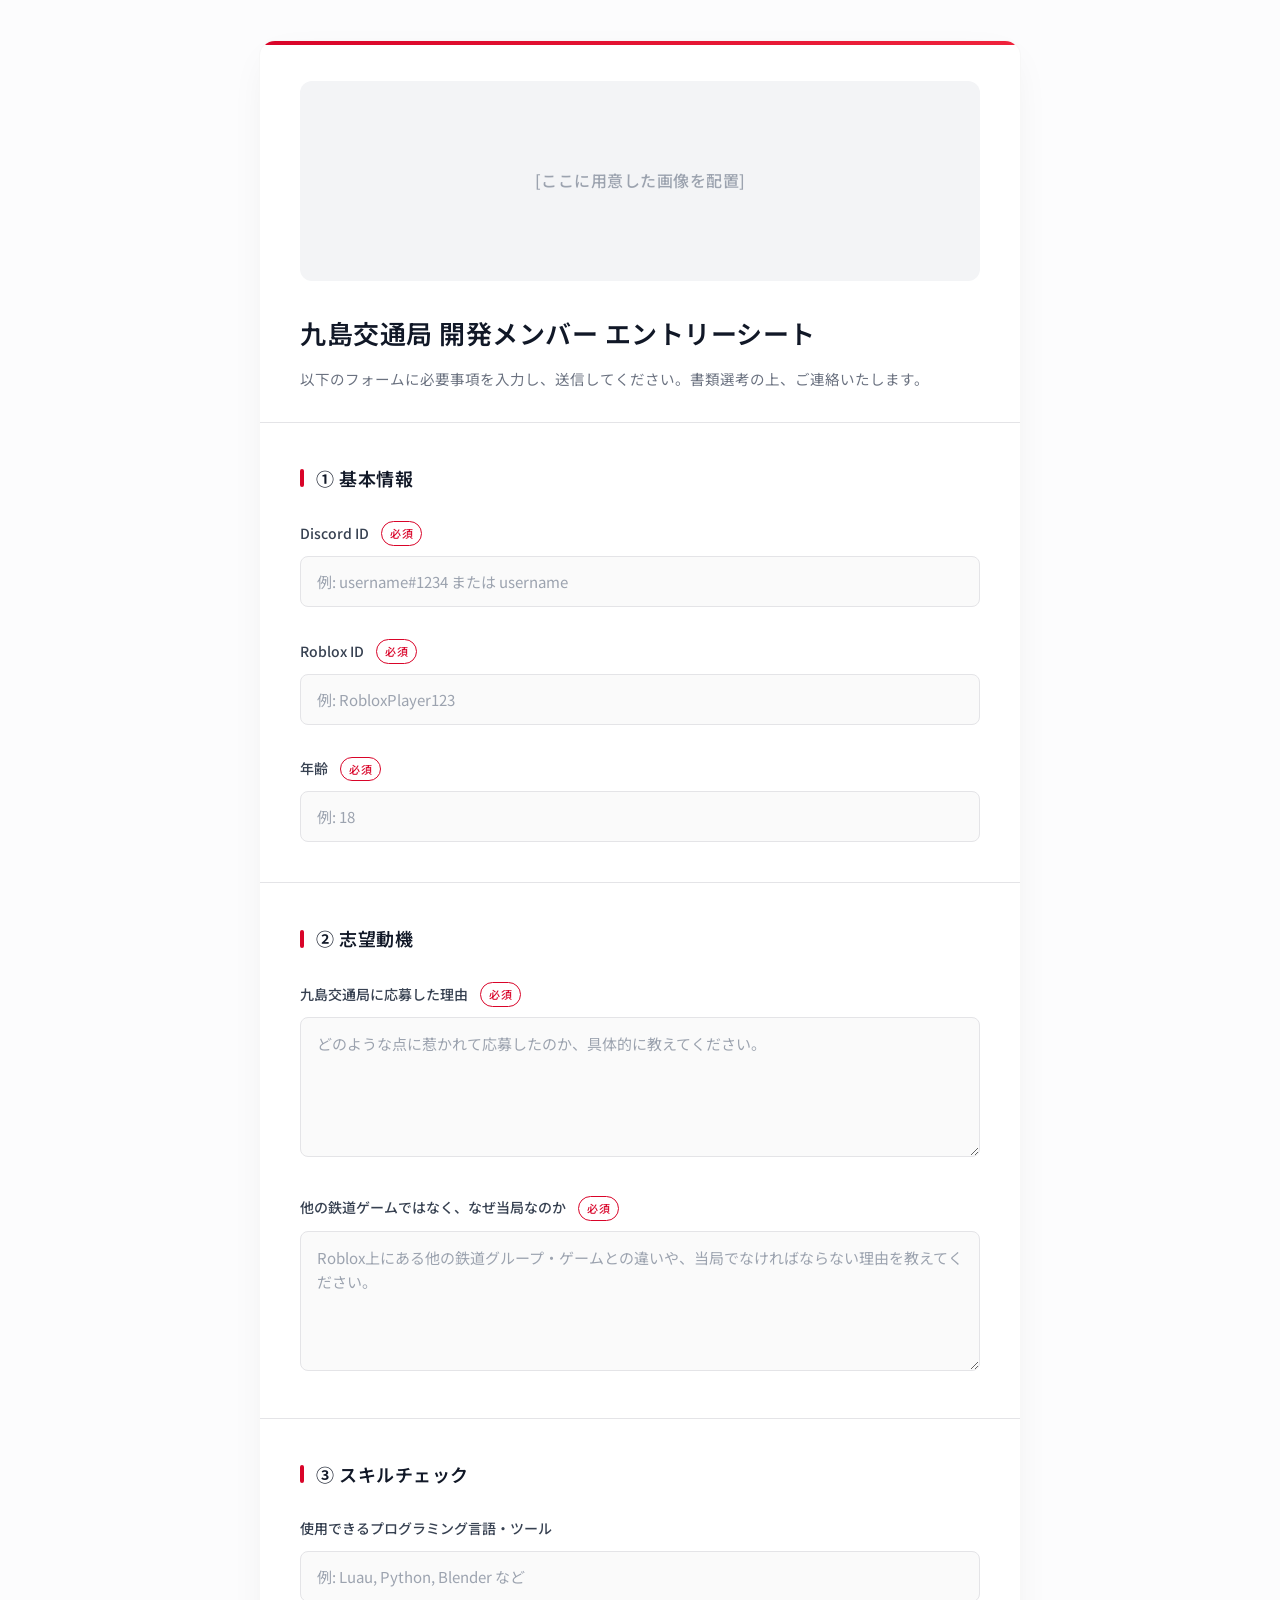
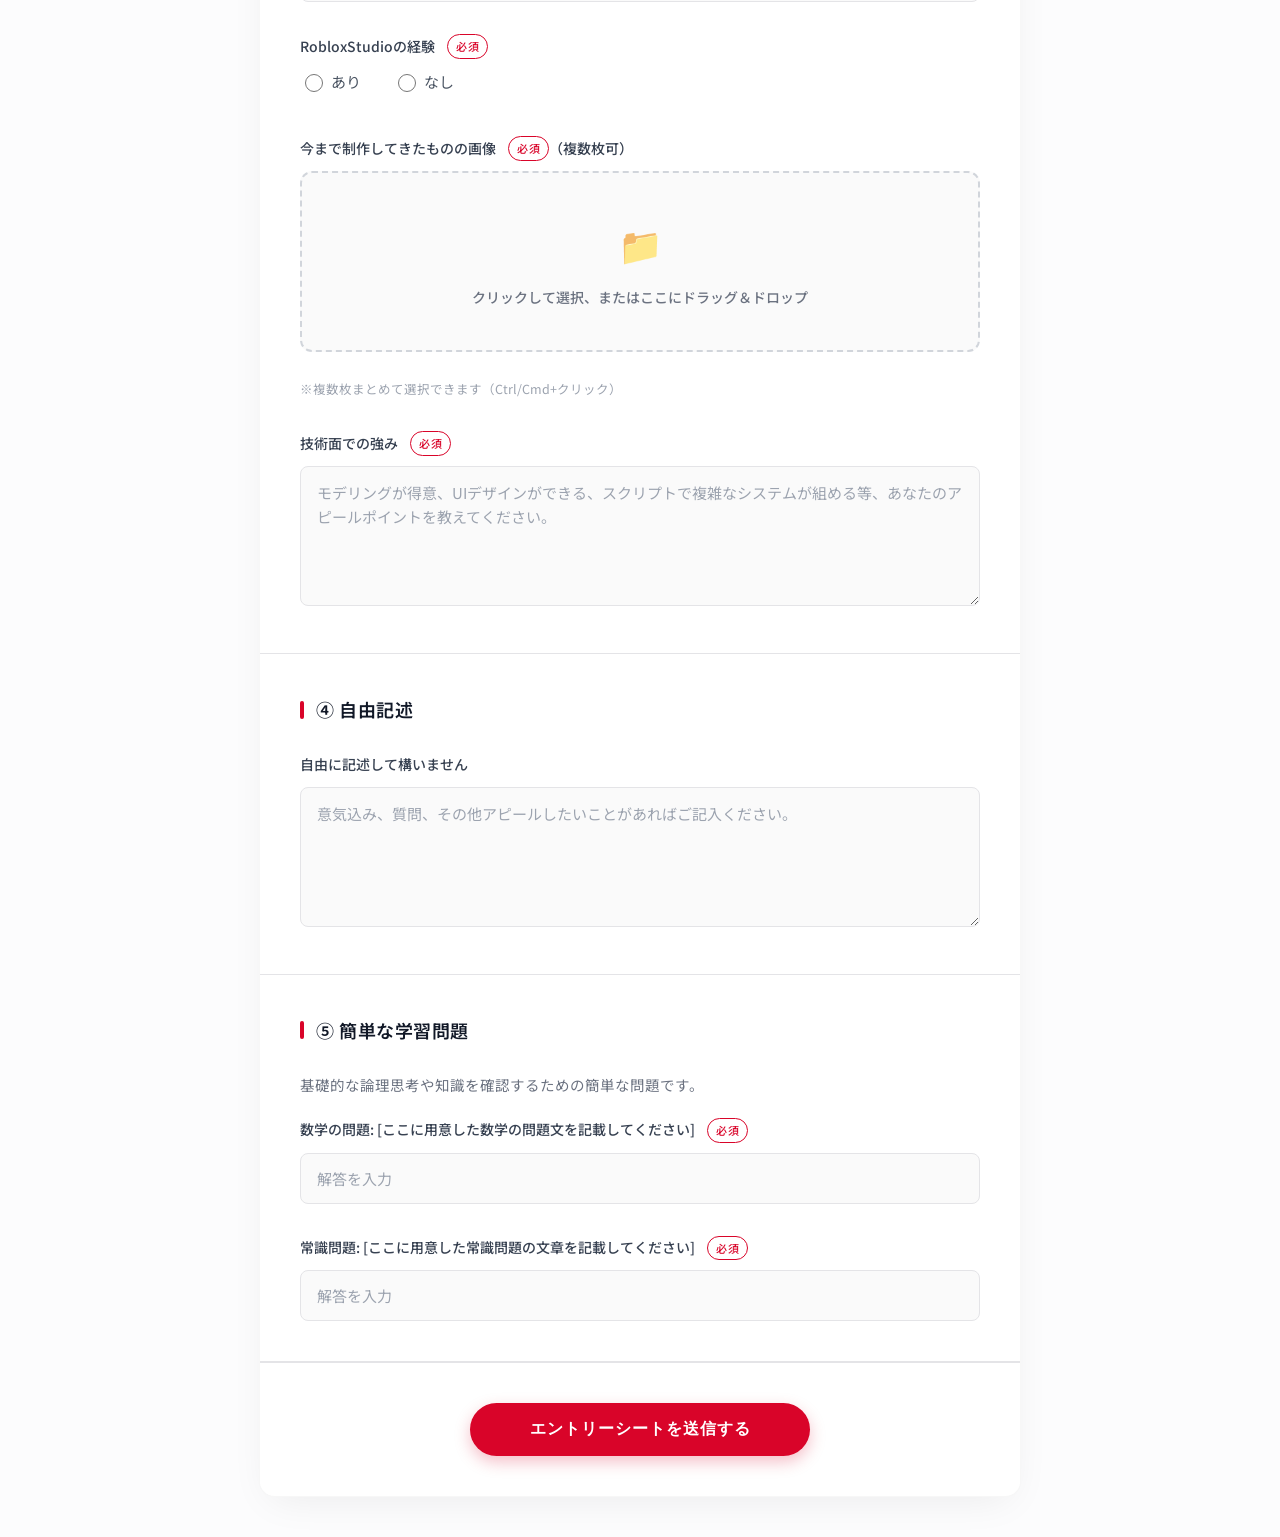
==== form-kushima0009.html @ 840c73dc "Rename index.html to form-kushima0009.html" ====
<!DOCTYPE html>
<html lang="ja">
<head>
<meta charset="UTF-8">
<meta name="viewport" content="width=device-width, initial-scale=1.0">
<title>九島交通局 エントリーシート</title>
<style>
 @import url('https://fonts.googleapis.com/css2?family=Noto+Sans+JP:wght@400;500;600&display=swap');

  :root {
    --primary-color: #d90429;     /* 洗練されたモダンレッド */
    --primary-hover: #ef233c;     /* ホバー時の明るいレッド */
    --bg-color: #fcfcfd;          /* わずかにグレーがかった白（背景用） */
    --card-bg: #ffffff;           /* 完全な白（フォーム用） */
    --text-main: #2b2b35;         /* 真っ黒ではない目に優しいダークグレー */
    --text-sub: #6b7280;          /* 控えめなサブテキストカラー */
    --border-color: #e4e4e7;      /* 上品な薄いボーダー */
    --focus-ring: rgba(217, 4, 41, 0.12); /* フォーカス時の柔らかい影 */
    --error-color: #e11d48;
    --success-color: #10b981;
  }

  body {
    font-family: 'Noto Sans JP', 'Helvetica Neue', Arial, 'Hiragino Kaku Gothic ProN', 'Hiragino Sans', Meiryo, sans-serif;
    background-color: var(--bg-color);
    color: var(--text-main);
    margin: 0;
    padding: 40px 20px;
    line-height: 1.7;
    -webkit-font-smoothing: antialiased;
  }

  /* フォーム全体の外観 */
  .form-container {
    max-width: 760px;
    margin: 0 auto;
    background: var(--card-bg);
    border-radius: 16px;
    box-shadow: 0 12px 40px -12px rgba(0, 0, 0, 0.08);
    border: 1px solid rgba(0, 0, 0, 0.03);
    overflow: hidden;
  }

  /* ヘッダー部分 */
  .form-header {
    padding: 40px 40px 30px;
    border-bottom: 1px solid var(--border-color);
    position: relative;
  }
  
  .form-header::before {
    content: '';
    position: absolute;
    top: 0;
    left: 0;
    right: 0;
    height: 4px;
    background: linear-gradient(90deg, var(--primary-color), var(--primary-hover));
  }

  .header-image-placeholder {
    width: 100%;
    height: 200px;
    background-color: #f3f4f6;
    border-radius: 12px;
    display: flex;
    align-items: center;
    justify-content: center;
    color: #9ca3af;
    font-weight: 500;
    margin-bottom: 30px;
    letter-spacing: 0.5px;
  }

  .form-title {
    margin: 0 0 12px 0;
    font-size: 26px;
    font-weight: 600;
    color: #111827;
    letter-spacing: 0.5px;
  }

  .form-description {
    color: var(--text-sub);
    font-size: 14.5px;
    margin: 0;
  }

  /* セクション */
  .form-section {
    padding: 40px;
    border-bottom: 1px solid var(--border-color);
  }

  .form-section:last-of-type {
    border-bottom: none;
  }

  .section-title {
    font-size: 18px;
    font-weight: 600;
    margin-top: 0;
    margin-bottom: 28px;
    color: #111827;
    display: flex;
    align-items: center;
    letter-spacing: 0.5px;
  }

  .section-title::before {
    content: '';
    display: inline-block;
    width: 4px;
    height: 18px;
    background-color: var(--primary-color);
    margin-right: 12px;
    border-radius: 4px;
  }

  .form-group {
    margin-bottom: 32px;
  }

  .form-group:last-child {
    margin-bottom: 0;
  }

  /* ラベルと必須マーク */
  label {
    display: flex;
    align-items: center;
    flex-wrap: wrap;
    font-weight: 500;
    margin-bottom: 10px;
    font-size: 14px;
    color: #374151;
  }

  .required {
    color: var(--primary-color);
    font-size: 11px;
    background: transparent;
    border: 1px solid var(--primary-color);
    padding: 2px 8px;
    border-radius: 20px; /* スタイリッシュな丸み */
    margin-left: 12px;
    font-weight: 500;
    letter-spacing: 0.5px;
  }

  /* 入力フィールド */
  input[type="text"],
  input[type="number"],
  textarea,
  select {
    width: 100%;
    padding: 14px 16px;
    background-color: #fafafa;
    border: 1px solid var(--border-color);
    border-radius: 8px;
    box-sizing: border-box;
    font-size: 15px;
    color: var(--text-main);
    font-family: inherit;
    transition: all 0.25s ease;
  }

  input[type="text"]::placeholder,
  input[type="number"]::placeholder,
  textarea::placeholder {
    color: #9ca3af;
  }

  input[type="text"]:focus,
  input[type="number"]:focus,
  textarea:focus,
  select:focus {
    outline: none;
    background-color: #ffffff;
    border-color: var(--primary-color);
    box-shadow: 0 0 0 4px var(--focus-ring);
  }

  /* バリデーションエラー */
  input.error, textarea.error {
    background-color: #fffbfa;
    border-color: var(--error-color);
    box-shadow: 0 0 0 4px rgba(225, 29, 72, 0.1);
  }

  .error-msg {
    color: var(--error-color);
    font-size: 12.5px;
    margin-top: 8px;
    display: none;
    font-weight: 500;
  }

  .error-msg.show {
    display: block;
    animation: fadeIn 0.3s ease;
  }

  @keyframes fadeIn {
    from { opacity: 0; transform: translateY(-4px); }
    to { opacity: 1; transform: translateY(0); }
  }

  textarea {
    resize: vertical;
    min-height: 140px;
    line-height: 1.6;
  }

  /* ラジオボタン */
  .radio-group {
    display: flex;
    gap: 32px;
    margin-top: 6px;
  }

  .radio-label {
    display: flex;
    align-items: center;
    font-weight: 400;
    cursor: pointer;
    font-size: 15px;
    color: #4b5563;
  }

  .radio-label input[type="radio"] {
    margin-right: 8px;
    width: 18px;
    height: 18px;
    accent-color: var(--primary-color); /* 最新ブラウザ向けのカスタムカラー */
    cursor: pointer;
  }

  /* ファイルアップロードエリア */
  .file-upload-area {
    border: 2px dashed #d1d5db;
    border-radius: 12px;
    background-color: #fafafa;
    padding: 40px 20px;
    text-align: center;
    cursor: pointer;
    transition: all 0.3s ease;
    position: relative;
  }

  .file-upload-area:hover,
  .file-upload-area.dragover {
    border-color: var(--primary-color);
    background-color: rgba(217, 4, 41, 0.02);
  }

  .file-upload-area input[type="file"] {
    position: absolute;
    inset: 0;
    opacity: 0;
    cursor: pointer;
    width: 100%;
    height: 100%;
  }

  .file-upload-icon {
    font-size: 36px;
    margin-bottom: 12px;
    opacity: 0.8;
  }

  .file-upload-text {
    color: var(--text-sub);
    font-size: 14px;
    font-weight: 500;
  }

  /* アップロードされたファイルのプレビュー */
  .file-preview-list {
    margin-top: 16px;
    display: flex;
    flex-wrap: wrap;
    gap: 10px;
  }

  .file-preview-item {
    display: inline-flex;
    align-items: center;
    gap: 10px;
    background: #ffffff;
    border: 1px solid var(--border-color);
    box-shadow: 0 2px 4px rgba(0,0,0,0.02);
    border-radius: 8px;
    padding: 8px 14px;
    font-size: 13.5px;
    color: #374151;
    font-weight: 500;
  }

  .file-preview-item .remove-file {
    cursor: pointer;
    color: #9ca3af;
    font-size: 18px;
    line-height: 1;
    transition: color 0.2s;
    padding-left: 4px;
  }

  .file-preview-item .remove-file:hover {
    color: var(--error-color);
  }

  .help-text {
    font-size: 12.5px;
    color: #9ca3af;
    margin-top: 10px;
    display: block;
  }

  /* 送信ボタンエリア */
  .submit-section {
    padding: 40px;
    background-color: #ffffff;
    text-align: center;
    border-top: 1px solid var(--border-color);
  }

  .submit-btn {
    background-color: var(--primary-color);
    color: white;
    border: none;
    padding: 16px 48px;
    font-size: 16px;
    font-weight: 600;
    letter-spacing: 1px;
    border-radius: 30px; /* モダンなピル形状 */
    cursor: pointer;
    transition: all 0.3s cubic-bezier(0.4, 0, 0.2, 1);
    width: 100%;
    max-width: 340px;
    display: inline-flex;
    align-items: center;
    justify-content: center;
    gap: 10px;
    box-shadow: 0 6px 16px rgba(217, 4, 41, 0.25);
  }

  .submit-btn:hover:not(:disabled) {
    background-color: var(--primary-hover);
    transform: translateY(-2px);
    box-shadow: 0 8px 24px rgba(217, 4, 41, 0.35);
  }

  .submit-btn:active:not(:disabled) {
    transform: translateY(0);
    box-shadow: 0 4px 12px rgba(217, 4, 41, 0.2);
  }

  .submit-btn:disabled {
    background-color: #d1d5db;
    box-shadow: none;
    cursor: not-allowed;
    color: #9ca3af;
  }

  /* スピナー */
  .spinner {
    width: 20px;
    height: 20px;
    border: 3px solid rgba(255,255,255,0.3);
    border-top-color: white;
    border-radius: 50%;
    animation: spin 0.8s cubic-bezier(0.4, 0, 0.2, 1) infinite;
    display: none;
  }

  .submit-btn.loading .spinner { display: block; }
  .submit-btn.loading .btn-text { display: none; }

  @keyframes spin {
    to { transform: rotate(360deg); }
  }

  /* 完了・エラーメッセージ */
  #msg {
    margin-top: 24px;
    font-size: 14.5px;
    font-weight: 500;
    padding: 16px 24px;
    border-radius: 8px;
    display: none;
    max-width: 400px;
    margin-left: auto;
    margin-right: auto;
  }

  #msg.success {
    display: block;
    background: #f0fdf4;
    color: var(--success-color);
    border: 1px solid #bbf7d0;
  }

  #msg.error {
    display: block;
    background: #fff1f2;
    color: var(--error-color);
    border: 1px solid #fecdd3;
  }

  /* 送信完了オーバーレイ */
  #successOverlay {
    display: none;
    position: fixed;
    inset: 0;
    background: rgba(255, 255, 255, 0.85);
    backdrop-filter: blur(8px);
    z-index: 100;
    align-items: center;
    justify-content: center;
  }

  #successOverlay.show {
    display: flex;
    animation: overlayFadeIn 0.4s ease forwards;
  }

  @keyframes overlayFadeIn {
    from { opacity: 0; }
    to { opacity: 1; }
  }

  .success-card {
    background: white;
    border-radius: 20px;
    padding: 50px 40px;
    text-align: center;
    max-width: 420px;
    width: 90%;
    box-shadow: 0 25px 50px -12px rgba(0,0,0,0.15);
    border: 1px solid #f3f4f6;
    transform: translateY(20px);
    opacity: 0;
    animation: cardSlideUp 0.5s cubic-bezier(0.16, 1, 0.3, 1) 0.1s forwards;
  }

  @keyframes cardSlideUp {
    from { transform: translateY(20px); opacity: 0; }
    to { transform: translateY(0); opacity: 1; }
  }

  .success-icon {
    font-size: 64px;
    margin-bottom: 24px;
    line-height: 1;
  }

  .success-card h2 {
    color: #111827;
    margin: 0 0 12px;
    font-size: 24px;
    font-weight: 600;
  }

  .success-card p {
    color: var(--text-sub);
    font-size: 15px;
    margin: 0 0 32px;
    line-height: 1.6;
  }

  .success-card button {
    background: #f3f4f6;
    color: #374151;
    border: none;
    padding: 12px 32px;
    border-radius: 8px;
    font-size: 15px;
    font-weight: 600;
    cursor: pointer;
    transition: all 0.2s ease;
  }

  .success-card button:hover {
    background: #e5e7eb;
    color: #111827;
  }
</style>
</head>
<body>

<!-- 送信完了オーバーレイ -->
<div id="successOverlay">
  <div class="success-card">
    <div class="success-icon">🎉</div>
    <h2>送信完了！</h2>
    <p>エントリーシートを受け付けました。<br>書類選考の上、Discordにてご連絡いたします。</p>
    <button onclick="closeOverlay()">閉じる</button>
  </div>
</div>

<!-- id="entryForm" を追加（JSから参照するため） -->
<form class="form-container" id="entryForm" action="#" method="POST" enctype="multipart/form-data">

  <div class="form-header">
    <div class="header-image-placeholder">
      [ここに用意した画像を配置]
    </div>
    <h1 class="form-title">九島交通局 開発メンバー エントリーシート</h1>
    <p class="form-description">以下のフォームに必要事項を入力し、送信してください。書類選考の上、ご連絡いたします。</p>
  </div>

  <!-- ① 基本情報 -->
  <div class="form-section">
    <h2 class="section-title">① 基本情報</h2>
    <div class="form-group">
      <label for="discord_id">Discord ID <span class="required">必須</span></label>
      <input type="text" id="discord_id" name="discord_id" placeholder="例: username#1234 または username">
      <span class="error-msg" id="err_discord_id">Discord IDを入力してください</span>
    </div>
    <div class="form-group">
      <label for="roblox_id">Roblox ID <span class="required">必須</span></label>
      <input type="text" id="roblox_id" name="roblox_id" placeholder="例: RobloxPlayer123">
      <span class="error-msg" id="err_roblox_id">Roblox IDを入力してください</span>
    </div>
    <div class="form-group">
      <label for="age">年齢 <span class="required">必須</span></label>
      <input type="number" id="age" name="age" min="10" max="100" placeholder="例: 18">
      <span class="error-msg" id="err_age">年齢を入力してください</span>
    </div>
  </div>

  <!-- ② 志望動機 -->
  <div class="form-section">
    <h2 class="section-title">② 志望動機</h2>
    <div class="form-group">
      <label for="reason_apply">九島交通局に応募した理由 <span class="required">必須</span></label>
      <textarea id="reason_apply" name="reason_apply" placeholder="どのような点に惹かれて応募したのか、具体的に教えてください。"></textarea>
      <span class="error-msg" id="err_reason_apply">志望動機を入力してください</span>
    </div>
    <div class="form-group">
      <label for="reason_other">他の鉄道ゲームではなく、なぜ当局なのか <span class="required">必須</span></label>
      <textarea id="reason_other" name="reason_other" placeholder="Roblox上にある他の鉄道グループ・ゲームとの違いや、当局でなければならない理由を教えてください。"></textarea>
      <span class="error-msg" id="err_reason_other">理由を入力してください</span>
    </div>
  </div>

  <!-- ③ スキルチェック -->
  <div class="form-section">
    <h2 class="section-title">③ スキルチェック</h2>
    <div class="form-group">
      <label for="languages">使用できるプログラミング言語・ツール</label>
      <input type="text" id="languages" name="languages" placeholder="例: Luau, Python, Blender など">
    </div>
    <div class="form-group">
      <label>RobloxStudioの経験 <span class="required">必須</span></label>
      <div class="radio-group">
        <label class="radio-label"><input type="radio" name="studio_exp" value="yes"> あり</label>
        <label class="radio-label"><input type="radio" name="studio_exp" value="no"> なし</label>
      </div>
      <span class="error-msg" id="err_studio_exp">選択してください</span>
    </div>
    <div class="form-group">
      <label>今まで制作してきたものの画像 <span class="required">必須</span>（複数枚可）</label>
      <div class="file-upload-area" id="dropZone">
        <input type="file" id="portfolio_images" name="portfolio_images" accept="image/*" multiple
               onchange="handleFileChange(this)">
        <div class="file-upload-icon">📁</div>
        <div class="file-upload-text">クリックして選択、またはここにドラッグ＆ドロップ</div>
      </div>
      <div class="file-preview-list" id="filePreviewList"></div>
      <span class="error-msg" id="err_portfolio">画像を1枚以上アップロードしてください</span>
      <span class="help-text">※複数枚まとめて選択できます（Ctrl/Cmd+クリック）</span>
    </div>
    <div class="form-group">
      <label for="technical_strengths">技術面での強み <span class="required">必須</span></label>
      <textarea id="technical_strengths" name="technical_strengths" placeholder="モデリングが得意、UIデザインができる、スクリプトで複雑なシステムが組める等、あなたのアピールポイントを教えてください。"></textarea>
      <span class="error-msg" id="err_technical">技術面での強みを入力してください</span>
    </div>
  </div>

  <!-- ④ 自由記述 -->
  <div class="form-section">
    <h2 class="section-title">④ 自由記述</h2>
    <div class="form-group">
      <label for="free_text">自由に記述して構いません</label>
      <textarea id="free_text" name="free_text" placeholder="意気込み、質問、その他アピールしたいことがあればご記入ください。"></textarea>
    </div>
  </div>

  <!-- ⑤ 学習問題 -->
  <div class="form-section">
    <h2 class="section-title">⑤ 簡単な学習問題</h2>
    <p class="form-description" style="margin-bottom: 20px;">基礎的な論理思考や知識を確認するための簡単な問題です。</p>
    <div class="form-group">
      <label for="math_question">数学の問題: [ここに用意した数学の問題文を記載してください] <span class="required">必須</span></label>
      <input type="text" id="math_question" name="math_question" placeholder="解答を入力">
      <span class="error-msg" id="err_math">回答を入力してください</span>
    </div>
    <div class="form-group">
      <label for="general_knowledge">常識問題: [ここに用意した常識問題の文章を記載してください] <span class="required">必須</span></label>
      <input type="text" id="general_knowledge" name="general_knowledge" placeholder="解答を入力">
      <span class="error-msg" id="err_common">回答を入力してください</span>
    </div>
  </div>

  <div class="submit-section">
    <button type="button" id="submitBtn" class="submit-btn" onclick="submitToGas()">
      <div class="spinner"></div>
      <span class="btn-text">エントリーシートを送信する</span>
    </button>
    <p id="msg"></p>
  </div>

</form>

<script>
  // ==========================================
  // ファイル管理
  // ==========================================
  let selectedFiles = []; // 選択された全ファイルを保持

  function handleFileChange(input) {
    const newFiles = Array.from(input.files);
    newFiles.forEach(f => {
      // 重複チェック（同じファイル名は追加しない）
      if (!selectedFiles.find(sf => sf.name === f.name && sf.size === f.size)) {
        selectedFiles.push(f);
      }
    });
    // input をリセット（同じファイルを再選択できるように）
    input.value = "";
    renderFilePreviews();
  }

  function removeFile(index) {
    selectedFiles.splice(index, 1);
    renderFilePreviews();
  }

  function renderFilePreviews() {
    const list = document.getElementById('filePreviewList');
    list.innerHTML = '';
    selectedFiles.forEach((f, i) => {
      const item = document.createElement('div');
      item.className = 'file-preview-item';
      item.innerHTML = `
        <span>🖼️ ${f.name}</span>
        <span class="remove-file" onclick="removeFile(${i})" title="削除">×</span>
      `;
      list.appendChild(item);
    });
  }

  // ドラッグ＆ドロップ対応
  const dropZone = document.getElementById('dropZone');
  dropZone.addEventListener('dragover', e => {
    e.preventDefault();
    dropZone.classList.add('dragover');
  });
  dropZone.addEventListener('dragleave', () => dropZone.classList.remove('dragover'));
  dropZone.addEventListener('drop', e => {
    e.preventDefault();
    dropZone.classList.remove('dragover');
    const files = Array.from(e.dataTransfer.files).filter(f => f.type.startsWith('image/'));
    files.forEach(f => {
      if (!selectedFiles.find(sf => sf.name === f.name && sf.size === f.size)) {
        selectedFiles.push(f);
      }
    });
    renderFilePreviews();
  });

  // ==========================================
  // バリデーション
  // ==========================================
  function validateForm() {
    let valid = true;

    const required = [
      ['discord_id', 'err_discord_id'],
      ['roblox_id',  'err_roblox_id'],
      ['age',        'err_age'],
      ['reason_apply', 'err_reason_apply'],
      ['reason_other', 'err_reason_other'],
      ['technical_strengths', 'err_technical'],
      ['math_question', 'err_math'],
      ['general_knowledge', 'err_common'],
    ];

    required.forEach(([id, errId]) => {
      const el = document.getElementById(id);
      const err = document.getElementById(errId);
      if (!el.value.trim()) {
        el.classList.add('error');
        err.classList.add('show');
        valid = false;
      } else {
        el.classList.remove('error');
        err.classList.remove('show');
      }
    });

    // ラジオボタン
    const studioChecked = document.querySelector('input[name="studio_exp"]:checked');
    const errStudio = document.getElementById('err_studio_exp');
    if (!studioChecked) {
      errStudio.classList.add('show');
      valid = false;
    } else {
      errStudio.classList.remove('show');
    }

    // 画像
    const errPortfolio = document.getElementById('err_portfolio');
    if (selectedFiles.length === 0) {
      errPortfolio.classList.add('show');
      valid = false;
    } else {
      errPortfolio.classList.remove('show');
    }

    return valid;
  }

  // ==========================================
  // 送信処理
  // ==========================================
  const GAS_URL = 'https://script.google.com/macros/s/AKfycbwlAi4TZ_xlNaW02QNq9o5Ba9cvP8UcbP6vCFz0TdYCu4MRbtX_KaNYQz96sRsxOqZp/exec';

  async function submitToGas() {
    if (!validateForm()) {
      window.scrollTo({ top: 0, behavior: 'smooth' });
      // 最初のエラー欄までスクロール
      const firstError = document.querySelector('.error-msg.show');
      if (firstError) firstError.scrollIntoView({ behavior: 'smooth', block: 'center' });
      return;
    }

    const btn = document.getElementById('submitBtn');
    const msg = document.getElementById('msg');

    btn.disabled = true;
    btn.classList.add('loading');
    msg.className = '';
    msg.innerText = '';

    try {
      // 全画像をbase64に変換
      const filesData = await Promise.all(selectedFiles.map(file => readFileAsBase64(file)));

      const data = {
        discord_id:           document.getElementById('discord_id').value.trim(),
        roblox_id:            document.getElementById('roblox_id').value.trim(),
        age:                  document.getElementById('age').value,
        reason_apply:         document.getElementById('reason_apply').value.trim(),
        reason_other:         document.getElementById('reason_other').value.trim(),
        languages:            document.getElementById('languages').value.trim(),
        studio_exp:           document.querySelector('input[name="studio_exp"]:checked').value,
        technical_strengths:  document.getElementById('technical_strengths').value.trim(),
        free_text:            document.getElementById('free_text').value.trim(),
        math:                 document.getElementById('math_question').value.trim(),
        common:               document.getElementById('general_knowledge').value.trim(),
        // 複数画像に対応
        images: filesData
      };

      const res = await fetch(GAS_URL, {
        method: 'POST',
        body: JSON.stringify(data)
      });

      const result = await res.json();

      if (result.status === 'success') {
        // 成功
        document.getElementById('entryForm').reset();
        selectedFiles = [];
        renderFilePreviews();
        document.getElementById('successOverlay').classList.add('show');
      } else {
        throw new Error(result.message || '不明なエラー');
      }

    } catch (err) {
      msg.className = 'error';
      msg.innerText = `⚠️ エラーが発生しました。時間をおいて再度お試しください。\n(${err.message})`;
    } finally {
      btn.disabled = false;
      btn.classList.remove('loading');
    }
  }

  // FileをBase64に変換するPromise
  function readFileAsBase64(file) {
    return new Promise((resolve, reject) => {
      const fr = new FileReader();
      fr.onload  = e => resolve({
        base64: e.target.result.split(',')[1],
        type: file.type,
        name: file.name
      });
      fr.onerror = () => reject(new Error(`${file.name} の読み込みに失敗しました`));
      fr.readAsDataURL(file);
    });
  }

  function closeOverlay() {
    document.getElementById('successOverlay').classList.remove('show');
  }
</script>
</body>
</html>
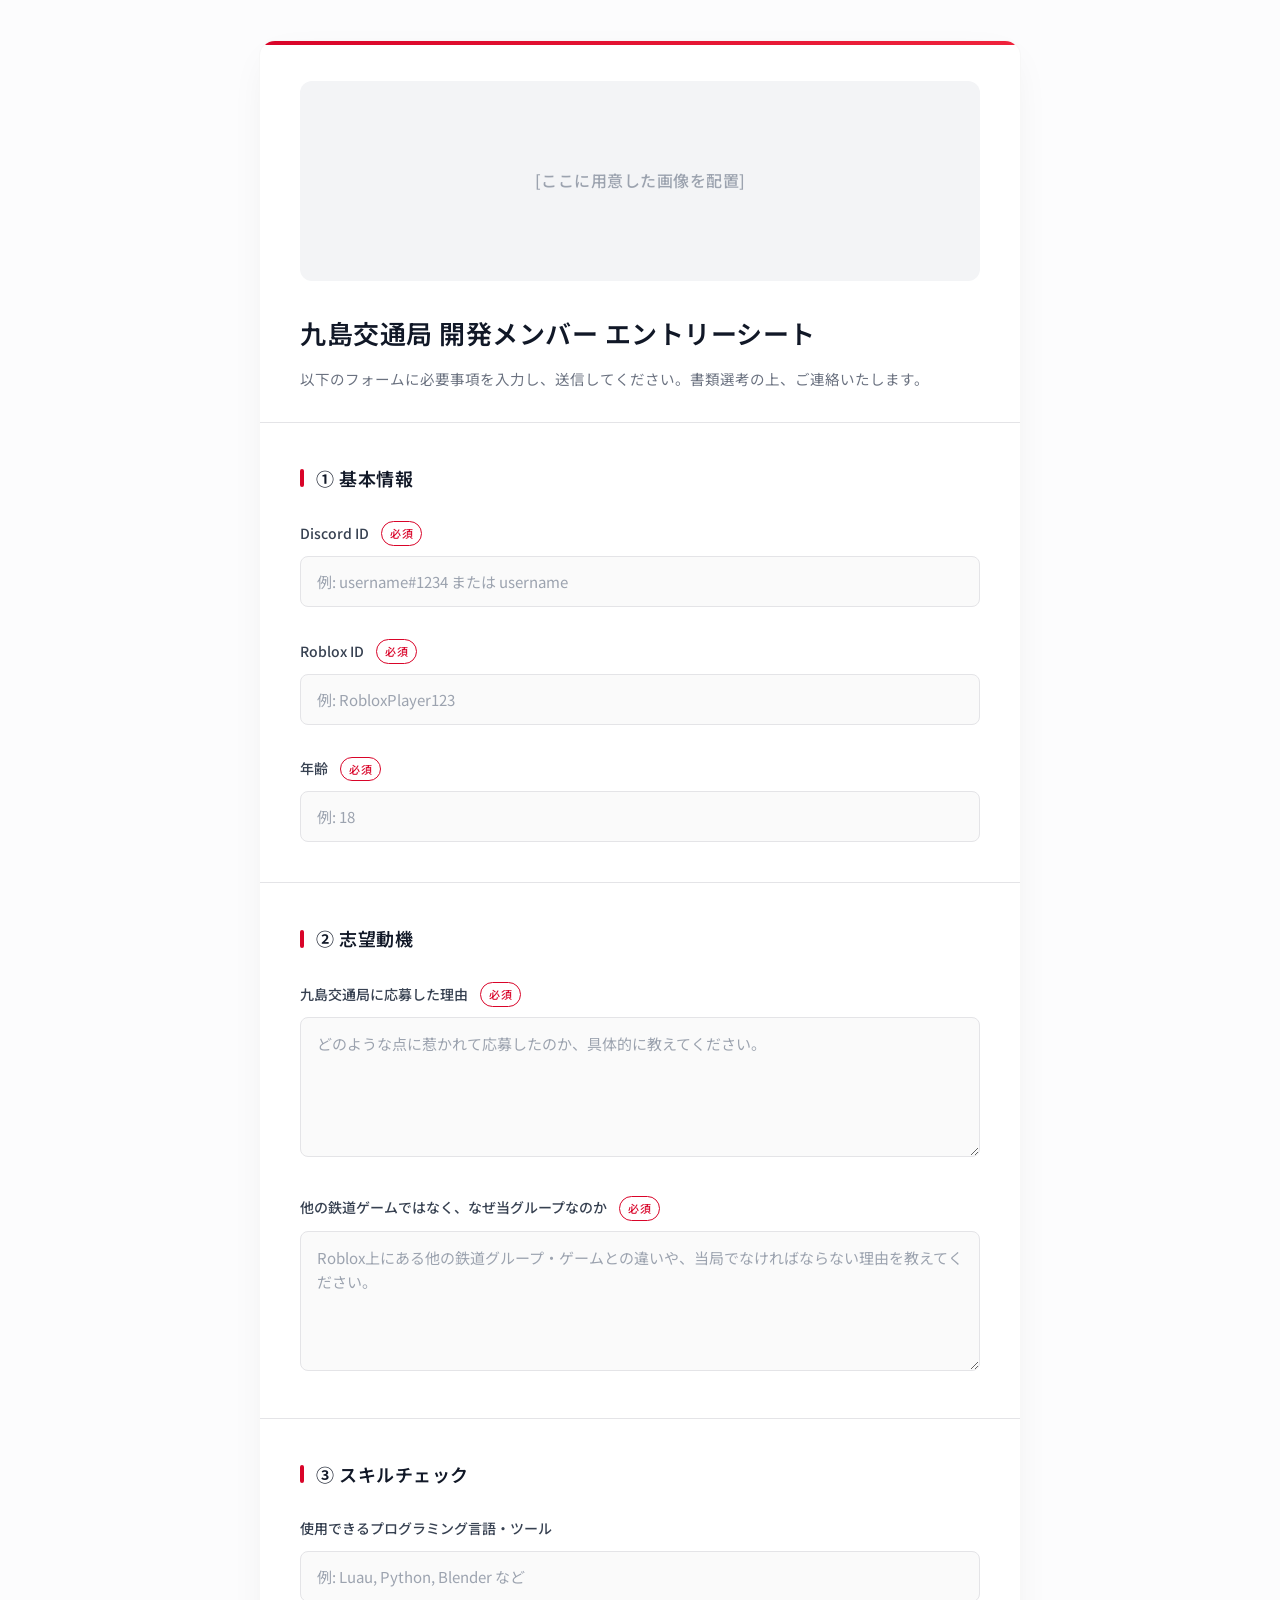
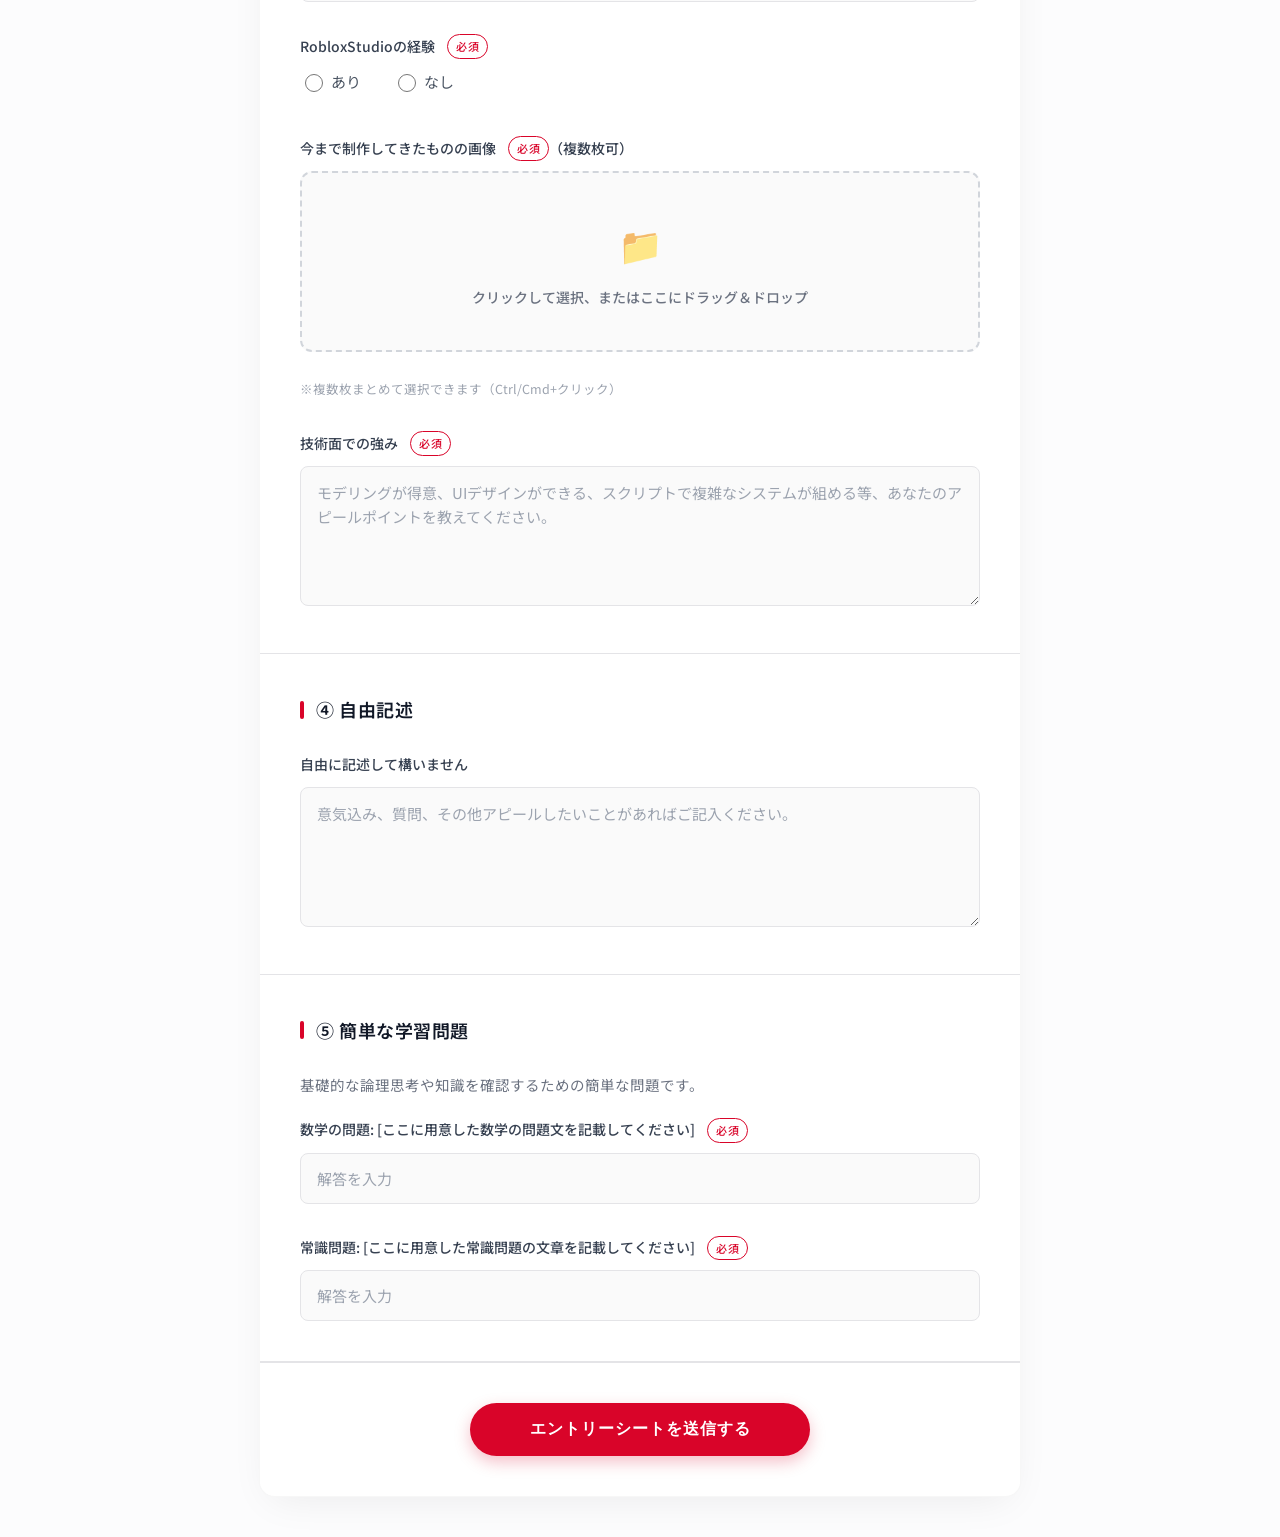
==== commit 4914403f: "Update form-kushima0009.html" ====
--- a/form-kushima0009.html
+++ b/form-kushima0009.html
@@ -539,7 +539,7 @@
       <span class="error-msg" id="err_reason_apply">志望動機を入力してください</span>
     </div>
     <div class="form-group">
-      <label for="reason_other">他の鉄道ゲームではなく、なぜ当局なのか <span class="required">必須</span></label>
+      <label for="reason_other">他の鉄道ゲームではなく、なぜ当グループなのか <span class="required">必須</span></label>
       <textarea id="reason_other" name="reason_other" placeholder="Roblox上にある他の鉄道グループ・ゲームとの違いや、当局でなければならない理由を教えてください。"></textarea>
       <span class="error-msg" id="err_reason_other">理由を入力してください</span>
     </div>
@@ -645,7 +645,7 @@
       const item = document.createElement('div');
       item.className = 'file-preview-item';
       item.innerHTML = `
-        <span>🖼️ ${f.name}</span>
+        <span>${f.name}</span>
         <span class="remove-file" onclick="removeFile(${i})" title="削除">×</span>
       `;
       list.appendChild(item);
@@ -784,7 +784,7 @@
 
     } catch (err) {
       msg.className = 'error';
-      msg.innerText = `⚠️ エラーが発生しました。時間をおいて再度お試しください。\n(${err.message})`;
+      msg.innerText = `エラーが発生しました。時間をおいて再度お試しください。\n(${err.message})`;
     } finally {
       btn.disabled = false;
       btn.classList.remove('loading');
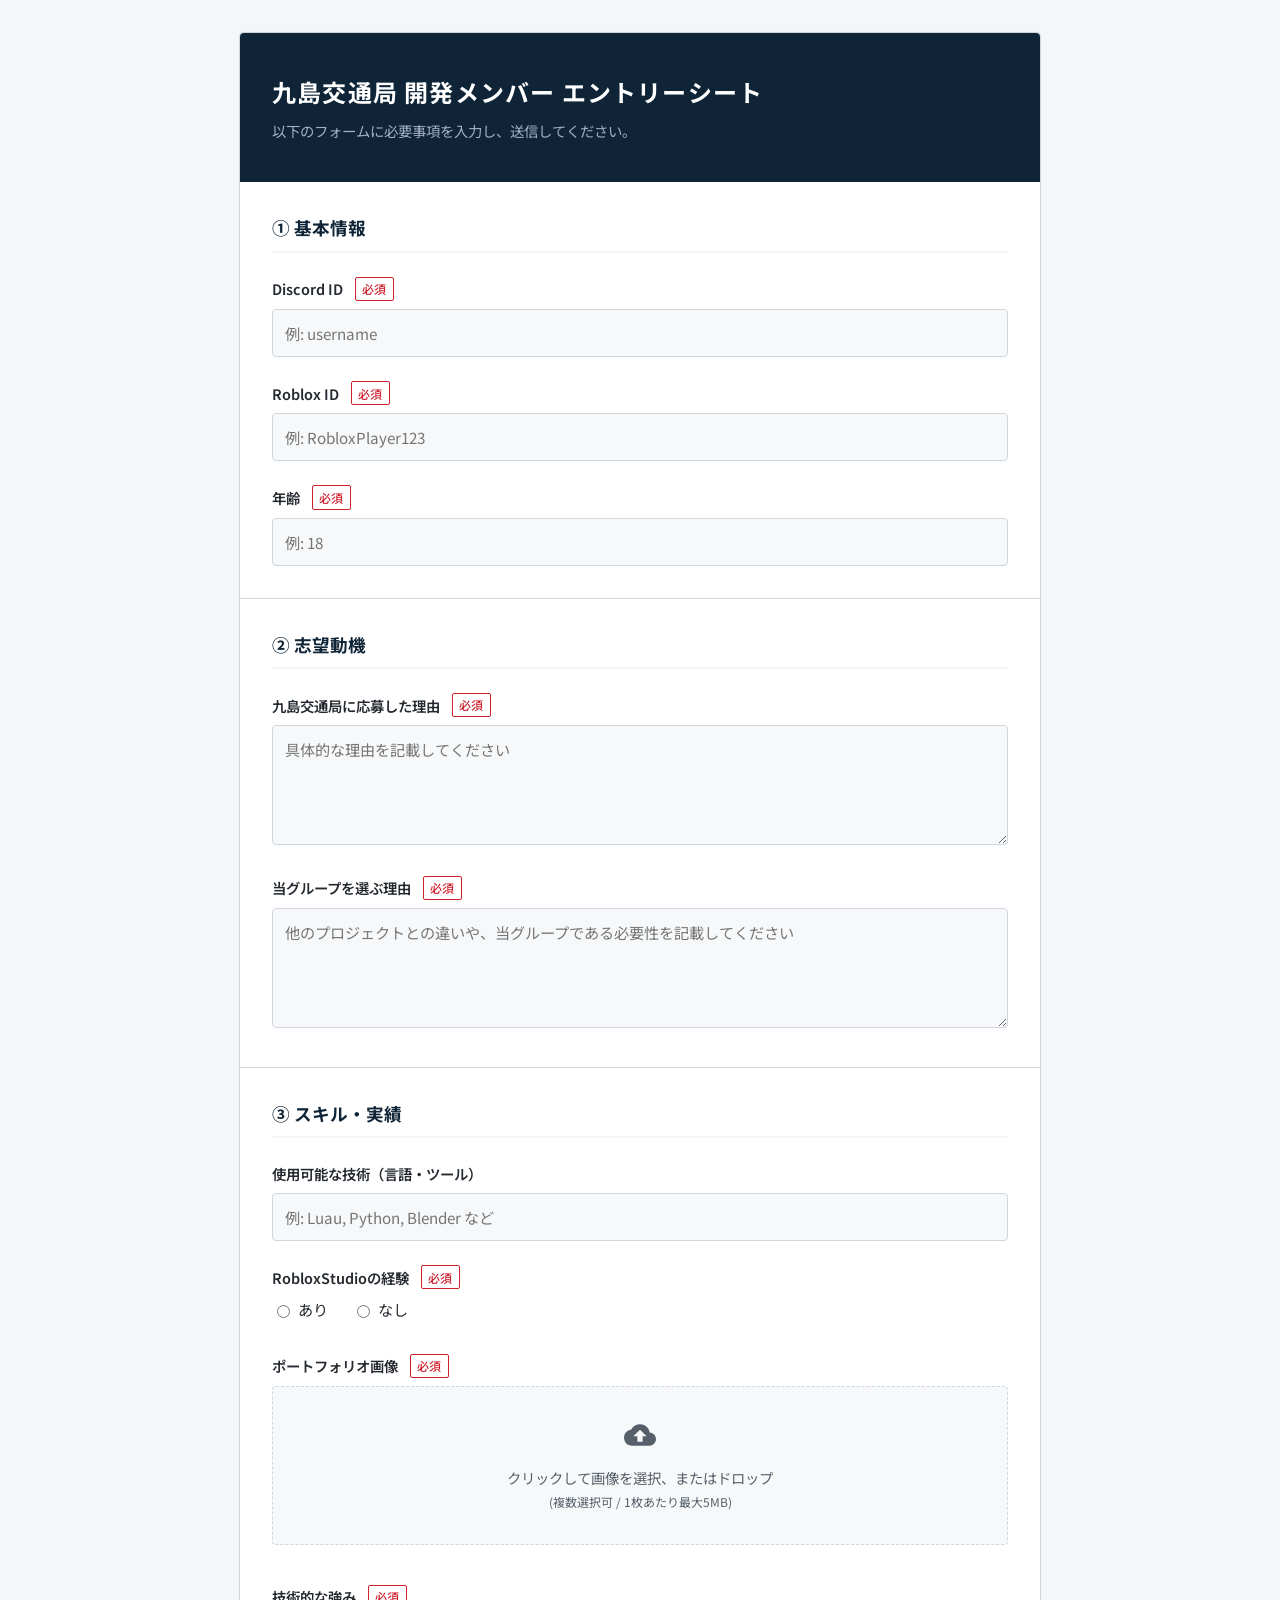
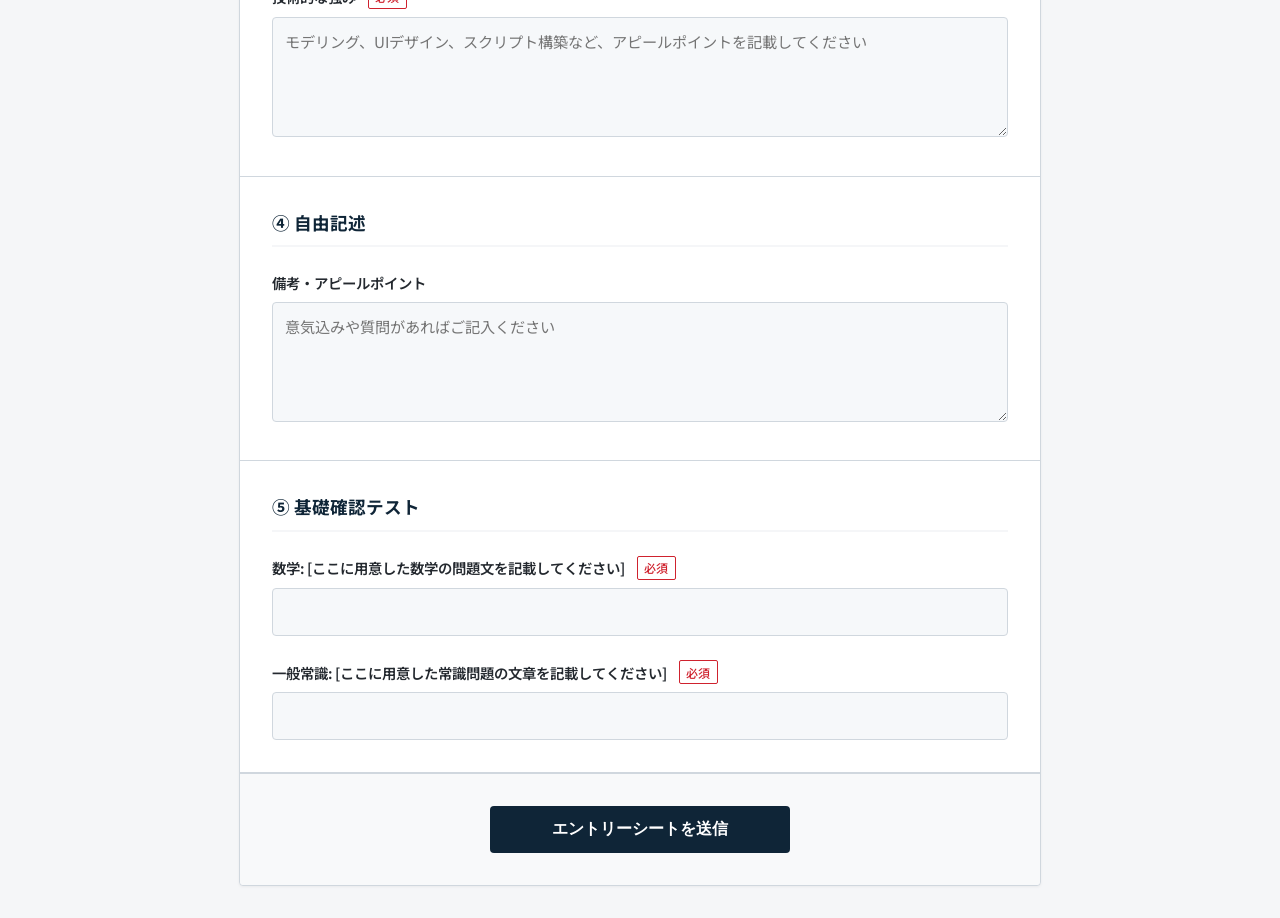
==== commit 63d47746: "Update form-kushima0009.html" ====
--- a/form-kushima0009.html
+++ b/form-kushima0009.html
@@ -5,255 +5,179 @@
 <meta name="viewport" content="width=device-width, initial-scale=1.0">
 <title>九島交通局 エントリーシート</title>
 <style>
- @import url('https://fonts.googleapis.com/css2?family=Noto+Sans+JP:wght@400;500;600&display=swap');
+  @import url('https://fonts.googleapis.com/css2?family=Noto+Sans+JP:wght@400;500;700&display=swap');
 
   :root {
-    --primary-color: #d90429;     /* 洗練されたモダンレッド */
-    --primary-hover: #ef233c;     /* ホバー時の明るいレッド */
-    --bg-color: #fcfcfd;          /* わずかにグレーがかった白（背景用） */
-    --card-bg: #ffffff;           /* 完全な白（フォーム用） */
-    --text-main: #2b2b35;         /* 真っ黒ではない目に優しいダークグレー */
-    --text-sub: #6b7280;          /* 控えめなサブテキストカラー */
-    --border-color: #e4e4e7;      /* 上品な薄いボーダー */
-    --focus-ring: rgba(217, 4, 41, 0.12); /* フォーカス時の柔らかい影 */
-    --error-color: #e11d48;
-    --success-color: #10b981;
+    /* 信頼感のあるコーポレートネイビーとグレーを基調 */
+    --brand-color: #0f2537;
+    --brand-hover: #1a3a54;
+    --accent-color: #0056b3;
+    --bg-color: #f5f6f8;
+    --surface-color: #ffffff;
+    --text-main: #24292f;
+    --text-muted: #57606a;
+    --border-color: #d0d7de;
+    --error-color: #cf222e;
+    --success-color: #1a7f37;
+    --focus-ring: rgba(0, 86, 179, 0.2);
+    --radius: 4px; /* AI感のある過剰な丸みを排除し、シャープに */
   }
 
   body {
-    font-family: 'Noto Sans JP', 'Helvetica Neue', Arial, 'Hiragino Kaku Gothic ProN', 'Hiragino Sans', Meiryo, sans-serif;
+    font-family: 'Noto Sans JP', -apple-system, BlinkMacSystemFont, "Segoe UI", Helvetica, Arial, sans-serif;
     background-color: var(--bg-color);
     color: var(--text-main);
     margin: 0;
-    padding: 40px 20px;
-    line-height: 1.7;
+    padding: 2rem 1rem;
+    line-height: 1.6;
     -webkit-font-smoothing: antialiased;
   }
 
-  /* フォーム全体の外観 */
   .form-container {
-    max-width: 760px;
+    max-width: 800px;
     margin: 0 auto;
-    background: var(--card-bg);
-    border-radius: 16px;
-    box-shadow: 0 12px 40px -12px rgba(0, 0, 0, 0.08);
-    border: 1px solid rgba(0, 0, 0, 0.03);
-    overflow: hidden;
-  }
-
-  /* ヘッダー部分 */
+    background: var(--surface-color);
+    border-radius: var(--radius);
+    border: 1px solid var(--border-color);
+    box-shadow: 0 1px 3px rgba(0,0,0,0.05); /* 過剰な影を排除 */
+  }
+
   .form-header {
-    padding: 40px 40px 30px;
+    background-color: var(--brand-color);
+    color: #ffffff;
+    padding: 2.5rem 2rem;
+    border-radius: var(--radius) var(--radius) 0 0;
+  }
+
+  .form-title {
+    margin: 0 0 0.5rem 0;
+    font-size: 1.5rem;
+    font-weight: 700;
+    letter-spacing: 0.05em;
+  }
+
+  .form-description {
+    color: #a3b1c6;
+    font-size: 0.9rem;
+    margin: 0;
+  }
+
+  .form-section {
+    padding: 2rem;
     border-bottom: 1px solid var(--border-color);
-    position: relative;
-  }
-  
-  .form-header::before {
-    content: '';
-    position: absolute;
-    top: 0;
-    left: 0;
-    right: 0;
-    height: 4px;
-    background: linear-gradient(90deg, var(--primary-color), var(--primary-hover));
-  }
-
-  .header-image-placeholder {
-    width: 100%;
-    height: 200px;
-    background-color: #f3f4f6;
-    border-radius: 12px;
-    display: flex;
-    align-items: center;
-    justify-content: center;
-    color: #9ca3af;
-    font-weight: 500;
-    margin-bottom: 30px;
-    letter-spacing: 0.5px;
-  }
-
-  .form-title {
-    margin: 0 0 12px 0;
-    font-size: 26px;
-    font-weight: 600;
-    color: #111827;
-    letter-spacing: 0.5px;
-  }
-
-  .form-description {
-    color: var(--text-sub);
-    font-size: 14.5px;
-    margin: 0;
-  }
-
-  /* セクション */
-  .form-section {
-    padding: 40px;
-    border-bottom: 1px solid var(--border-color);
-  }
-
+  }
   .form-section:last-of-type {
     border-bottom: none;
   }
 
   .section-title {
-    font-size: 18px;
-    font-weight: 600;
-    margin-top: 0;
-    margin-bottom: 28px;
-    color: #111827;
-    display: flex;
-    align-items: center;
-    letter-spacing: 0.5px;
-  }
-
-  .section-title::before {
-    content: '';
-    display: inline-block;
-    width: 4px;
-    height: 18px;
-    background-color: var(--primary-color);
-    margin-right: 12px;
-    border-radius: 4px;
+    font-size: 1.1rem;
+    font-weight: 700;
+    margin: 0 0 1.5rem 0;
+    padding-bottom: 0.5rem;
+    border-bottom: 2px solid var(--bg-color);
+    color: var(--brand-color);
   }
 
   .form-group {
-    margin-bottom: 32px;
-  }
-
+    margin-bottom: 1.5rem;
+  }
   .form-group:last-child {
     margin-bottom: 0;
   }
 
-  /* ラベルと必須マーク */
   label {
     display: flex;
     align-items: center;
-    flex-wrap: wrap;
+    font-weight: 600;
+    margin-bottom: 0.5rem;
+    font-size: 0.9rem;
+  }
+
+  .required {
+    color: var(--error-color);
+    font-size: 0.75rem;
+    border: 1px solid var(--error-color);
+    padding: 0.1rem 0.4rem;
+    border-radius: 2px;
+    margin-left: 0.75rem;
     font-weight: 500;
-    margin-bottom: 10px;
-    font-size: 14px;
-    color: #374151;
-  }
-
-  .required {
-    color: var(--primary-color);
-    font-size: 11px;
-    background: transparent;
-    border: 1px solid var(--primary-color);
-    padding: 2px 8px;
-    border-radius: 20px; /* スタイリッシュな丸み */
-    margin-left: 12px;
-    font-weight: 500;
-    letter-spacing: 0.5px;
-  }
-
-  /* 入力フィールド */
+  }
+
   input[type="text"],
   input[type="number"],
-  textarea,
-  select {
+  textarea {
     width: 100%;
-    padding: 14px 16px;
-    background-color: #fafafa;
+    padding: 0.75rem;
+    background-color: #f6f8fa;
     border: 1px solid var(--border-color);
-    border-radius: 8px;
+    border-radius: var(--radius);
     box-sizing: border-box;
-    font-size: 15px;
+    font-size: 0.95rem;
     color: var(--text-main);
     font-family: inherit;
-    transition: all 0.25s ease;
-  }
-
-  input[type="text"]::placeholder,
-  input[type="number"]::placeholder,
-  textarea::placeholder {
-    color: #9ca3af;
-  }
-
-  input[type="text"]:focus,
-  input[type="number"]:focus,
-  textarea:focus,
-  select:focus {
+    transition: all 0.2s;
+  }
+
+  input:focus, textarea:focus {
     outline: none;
     background-color: #ffffff;
-    border-color: var(--primary-color);
-    box-shadow: 0 0 0 4px var(--focus-ring);
-  }
-
-  /* バリデーションエラー */
+    border-color: var(--accent-color);
+    box-shadow: 0 0 0 3px var(--focus-ring);
+  }
+
   input.error, textarea.error {
-    background-color: #fffbfa;
     border-color: var(--error-color);
-    box-shadow: 0 0 0 4px rgba(225, 29, 72, 0.1);
+    background-color: #ffebe9;
   }
 
   .error-msg {
     color: var(--error-color);
-    font-size: 12.5px;
-    margin-top: 8px;
+    font-size: 0.8rem;
+    margin-top: 0.4rem;
     display: none;
     font-weight: 500;
   }
-
-  .error-msg.show {
-    display: block;
-    animation: fadeIn 0.3s ease;
-  }
-
-  @keyframes fadeIn {
-    from { opacity: 0; transform: translateY(-4px); }
-    to { opacity: 1; transform: translateY(0); }
-  }
+  .error-msg.show { display: block; }
 
   textarea {
     resize: vertical;
-    min-height: 140px;
-    line-height: 1.6;
-  }
-
-  /* ラジオボタン */
+    min-height: 120px;
+  }
+
   .radio-group {
     display: flex;
-    gap: 32px;
-    margin-top: 6px;
+    gap: 1.5rem;
+    margin-top: 0.5rem;
   }
 
   .radio-label {
     display: flex;
     align-items: center;
-    font-weight: 400;
     cursor: pointer;
-    font-size: 15px;
-    color: #4b5563;
-  }
-
-  .radio-label input[type="radio"] {
-    margin-right: 8px;
-    width: 18px;
-    height: 18px;
-    accent-color: var(--primary-color); /* 最新ブラウザ向けのカスタムカラー */
-    cursor: pointer;
-  }
-
-  /* ファイルアップロードエリア */
+    font-weight: normal;
+    font-size: 0.95rem;
+  }
+
+  .radio-label input {
+    margin-right: 0.5rem;
+  }
+
+  /* ファイルアップロード領域の堅牢化 */
   .file-upload-area {
-    border: 2px dashed #d1d5db;
-    border-radius: 12px;
-    background-color: #fafafa;
-    padding: 40px 20px;
+    border: 1px dashed var(--border-color);
+    background-color: #f6f8fa;
+    padding: 2rem 1rem;
     text-align: center;
     cursor: pointer;
-    transition: all 0.3s ease;
+    border-radius: var(--radius);
     position: relative;
-  }
-
-  .file-upload-area:hover,
-  .file-upload-area.dragover {
-    border-color: var(--primary-color);
-    background-color: rgba(217, 4, 41, 0.02);
-  }
-
+    transition: background-color 0.2s;
+  }
+  .file-upload-area:hover, .file-upload-area.dragover {
+    background-color: #eef1f5;
+    border-color: var(--brand-color);
+  }
   .file-upload-area input[type="file"] {
     position: absolute;
     inset: 0;
@@ -263,294 +187,198 @@
     height: 100%;
   }
 
-  .file-upload-icon {
-    font-size: 36px;
-    margin-bottom: 12px;
-    opacity: 0.8;
+  .file-icon {
+    width: 32px;
+    height: 32px;
+    margin: 0 auto 0.5rem;
+    fill: var(--text-muted);
   }
 
   .file-upload-text {
-    color: var(--text-sub);
-    font-size: 14px;
-    font-weight: 500;
-  }
-
-  /* アップロードされたファイルのプレビュー */
+    color: var(--text-muted);
+    font-size: 0.9rem;
+  }
+
   .file-preview-list {
-    margin-top: 16px;
+    margin-top: 1rem;
+    display: grid;
+    grid-template-columns: repeat(auto-fill, minmax(200px, 1fr));
+    gap: 0.5rem;
+  }
+
+  .file-preview-item {
     display: flex;
-    flex-wrap: wrap;
-    gap: 10px;
-  }
-
-  .file-preview-item {
-    display: inline-flex;
     align-items: center;
-    gap: 10px;
+    justify-content: space-between;
     background: #ffffff;
     border: 1px solid var(--border-color);
-    box-shadow: 0 2px 4px rgba(0,0,0,0.02);
-    border-radius: 8px;
-    padding: 8px 14px;
-    font-size: 13.5px;
-    color: #374151;
-    font-weight: 500;
-  }
-
-  .file-preview-item .remove-file {
+    padding: 0.5rem;
+    border-radius: var(--radius);
+    font-size: 0.85rem;
+  }
+
+  .remove-file {
     cursor: pointer;
-    color: #9ca3af;
-    font-size: 18px;
-    line-height: 1;
-    transition: color 0.2s;
-    padding-left: 4px;
-  }
-
-  .file-preview-item .remove-file:hover {
-    color: var(--error-color);
-  }
-
-  .help-text {
-    font-size: 12.5px;
-    color: #9ca3af;
-    margin-top: 10px;
-    display: block;
-  }
-
-  /* 送信ボタンエリア */
+    color: var(--text-muted);
+    padding: 0.2rem;
+  }
+  .remove-file:hover { color: var(--error-color); }
+
   .submit-section {
-    padding: 40px;
-    background-color: #ffffff;
+    padding: 2rem;
+    background-color: #f8f9fa;
     text-align: center;
     border-top: 1px solid var(--border-color);
+    border-radius: 0 0 var(--radius) var(--radius);
   }
 
   .submit-btn {
-    background-color: var(--primary-color);
+    background-color: var(--brand-color);
     color: white;
     border: none;
-    padding: 16px 48px;
-    font-size: 16px;
+    padding: 0.8rem 2.5rem;
+    font-size: 1rem;
     font-weight: 600;
-    letter-spacing: 1px;
-    border-radius: 30px; /* モダンなピル形状 */
+    border-radius: var(--radius);
     cursor: pointer;
-    transition: all 0.3s cubic-bezier(0.4, 0, 0.2, 1);
+    transition: background-color 0.2s;
     width: 100%;
-    max-width: 340px;
+    max-width: 300px;
     display: inline-flex;
     align-items: center;
     justify-content: center;
-    gap: 10px;
-    box-shadow: 0 6px 16px rgba(217, 4, 41, 0.25);
-  }
-
-  .submit-btn:hover:not(:disabled) {
-    background-color: var(--primary-hover);
-    transform: translateY(-2px);
-    box-shadow: 0 8px 24px rgba(217, 4, 41, 0.35);
-  }
-
-  .submit-btn:active:not(:disabled) {
-    transform: translateY(0);
-    box-shadow: 0 4px 12px rgba(217, 4, 41, 0.2);
-  }
-
+    gap: 0.5rem;
+  }
+  .submit-btn:hover:not(:disabled) { background-color: var(--brand-hover); }
   .submit-btn:disabled {
-    background-color: #d1d5db;
-    box-shadow: none;
+    background-color: var(--border-color);
     cursor: not-allowed;
-    color: #9ca3af;
-  }
-
-  /* スピナー */
+  }
+
   .spinner {
-    width: 20px;
-    height: 20px;
-    border: 3px solid rgba(255,255,255,0.3);
+    width: 16px;
+    height: 16px;
+    border: 2px solid rgba(255,255,255,0.3);
     border-top-color: white;
     border-radius: 50%;
-    animation: spin 0.8s cubic-bezier(0.4, 0, 0.2, 1) infinite;
+    animation: spin 0.8s linear infinite;
     display: none;
   }
-
   .submit-btn.loading .spinner { display: block; }
   .submit-btn.loading .btn-text { display: none; }
 
-  @keyframes spin {
-    to { transform: rotate(360deg); }
-  }
-
-  /* 完了・エラーメッセージ */
+  @keyframes spin { to { transform: rotate(360deg); } }
+
   #msg {
-    margin-top: 24px;
-    font-size: 14.5px;
-    font-weight: 500;
-    padding: 16px 24px;
-    border-radius: 8px;
+    margin-top: 1rem;
+    font-size: 0.9rem;
+    padding: 0.75rem;
+    border-radius: var(--radius);
     display: none;
-    max-width: 400px;
-    margin-left: auto;
-    margin-right: auto;
-  }
-
-  #msg.success {
-    display: block;
-    background: #f0fdf4;
-    color: var(--success-color);
-    border: 1px solid #bbf7d0;
-  }
-
+  }
   #msg.error {
     display: block;
-    background: #fff1f2;
+    background: #ffebe9;
     color: var(--error-color);
-    border: 1px solid #fecdd3;
-  }
-
-  /* 送信完了オーバーレイ */
+    border: 1px solid rgba(207, 34, 46, 0.2);
+  }
+
+  /* オーバーレイ */
   #successOverlay {
     display: none;
     position: fixed;
     inset: 0;
-    background: rgba(255, 255, 255, 0.85);
-    backdrop-filter: blur(8px);
+    background: rgba(15, 37, 55, 0.9);
     z-index: 100;
     align-items: center;
     justify-content: center;
   }
-
-  #successOverlay.show {
-    display: flex;
-    animation: overlayFadeIn 0.4s ease forwards;
-  }
-
-  @keyframes overlayFadeIn {
-    from { opacity: 0; }
-    to { opacity: 1; }
-  }
-
+  #successOverlay.show { display: flex; }
+  
   .success-card {
     background: white;
-    border-radius: 20px;
-    padding: 50px 40px;
+    border-radius: var(--radius);
+    padding: 3rem 2rem;
     text-align: center;
-    max-width: 420px;
+    max-width: 400px;
     width: 90%;
-    box-shadow: 0 25px 50px -12px rgba(0,0,0,0.15);
-    border: 1px solid #f3f4f6;
-    transform: translateY(20px);
-    opacity: 0;
-    animation: cardSlideUp 0.5s cubic-bezier(0.16, 1, 0.3, 1) 0.1s forwards;
-  }
-
-  @keyframes cardSlideUp {
-    from { transform: translateY(20px); opacity: 0; }
-    to { transform: translateY(0); opacity: 1; }
-  }
-
-  .success-icon {
-    font-size: 64px;
-    margin-bottom: 24px;
-    line-height: 1;
-  }
-
-  .success-card h2 {
-    color: #111827;
-    margin: 0 0 12px;
-    font-size: 24px;
-    font-weight: 600;
-  }
-
-  .success-card p {
-    color: var(--text-sub);
-    font-size: 15px;
-    margin: 0 0 32px;
-    line-height: 1.6;
-  }
-
+  }
+  .success-svg {
+    width: 48px;
+    height: 48px;
+    fill: var(--success-color);
+    margin: 0 auto 1rem;
+  }
+  .success-card h2 { margin: 0 0 1rem; font-size: 1.25rem; }
+  .success-card p { color: var(--text-muted); font-size: 0.9rem; margin-bottom: 2rem; }
   .success-card button {
-    background: #f3f4f6;
-    color: #374151;
-    border: none;
-    padding: 12px 32px;
-    border-radius: 8px;
-    font-size: 15px;
-    font-weight: 600;
+    background: var(--bg-color);
+    border: 1px solid var(--border-color);
+    padding: 0.5rem 1.5rem;
+    border-radius: var(--radius);
     cursor: pointer;
-    transition: all 0.2s ease;
-  }
-
-  .success-card button:hover {
-    background: #e5e7eb;
-    color: #111827;
-  }
+  }
+  .success-card button:hover { background: #eef1f5; }
+
 </style>
 </head>
 <body>
 
-<!-- 送信完了オーバーレイ -->
 <div id="successOverlay">
   <div class="success-card">
-    <div class="success-icon">🎉</div>
-    <h2>送信完了！</h2>
+    <svg class="success-svg" viewBox="0 0 24 24">
+      <path d="M12 2C6.48 2 2 6.48 2 12s4.48 10 10 10 10-4.48 10-10S17.52 2 12 2zm-2 15l-5-5 1.41-1.41L10 14.17l7.59-7.59L19 8l-9 9z"/>
+    </svg>
+    <h2>送信が完了しました</h2>
     <p>エントリーシートを受け付けました。<br>書類選考の上、Discordにてご連絡いたします。</p>
-    <button onclick="closeOverlay()">閉じる</button>
+    <button id="closeOverlayBtn">閉じる</button>
   </div>
 </div>
 
-<!-- id="entryForm" を追加（JSから参照するため） -->
-<form class="form-container" id="entryForm" action="#" method="POST" enctype="multipart/form-data">
-
+<form class="form-container" id="entryForm">
   <div class="form-header">
-    <div class="header-image-placeholder">
-      [ここに用意した画像を配置]
-    </div>
     <h1 class="form-title">九島交通局 開発メンバー エントリーシート</h1>
-    <p class="form-description">以下のフォームに必要事項を入力し、送信してください。書類選考の上、ご連絡いたします。</p>
-  </div>
-
-  <!-- ① 基本情報 -->
+    <p class="form-description">以下のフォームに必要事項を入力し、送信してください。</p>
+  </div>
+
   <div class="form-section">
     <h2 class="section-title">① 基本情報</h2>
     <div class="form-group">
       <label for="discord_id">Discord ID <span class="required">必須</span></label>
-      <input type="text" id="discord_id" name="discord_id" placeholder="例: username#1234 または username">
+      <input type="text" id="discord_id" placeholder="例: username">
       <span class="error-msg" id="err_discord_id">Discord IDを入力してください</span>
     </div>
     <div class="form-group">
       <label for="roblox_id">Roblox ID <span class="required">必須</span></label>
-      <input type="text" id="roblox_id" name="roblox_id" placeholder="例: RobloxPlayer123">
+      <input type="text" id="roblox_id" placeholder="例: RobloxPlayer123">
       <span class="error-msg" id="err_roblox_id">Roblox IDを入力してください</span>
     </div>
     <div class="form-group">
       <label for="age">年齢 <span class="required">必須</span></label>
-      <input type="number" id="age" name="age" min="10" max="100" placeholder="例: 18">
+      <input type="number" id="age" min="10" max="100" placeholder="例: 18">
       <span class="error-msg" id="err_age">年齢を入力してください</span>
     </div>
   </div>
 
-  <!-- ② 志望動機 -->
   <div class="form-section">
     <h2 class="section-title">② 志望動機</h2>
     <div class="form-group">
       <label for="reason_apply">九島交通局に応募した理由 <span class="required">必須</span></label>
-      <textarea id="reason_apply" name="reason_apply" placeholder="どのような点に惹かれて応募したのか、具体的に教えてください。"></textarea>
+      <textarea id="reason_apply" placeholder="具体的な理由を記載してください"></textarea>
       <span class="error-msg" id="err_reason_apply">志望動機を入力してください</span>
     </div>
     <div class="form-group">
-      <label for="reason_other">他の鉄道ゲームではなく、なぜ当グループなのか <span class="required">必須</span></label>
-      <textarea id="reason_other" name="reason_other" placeholder="Roblox上にある他の鉄道グループ・ゲームとの違いや、当局でなければならない理由を教えてください。"></textarea>
+      <label for="reason_other">当グループを選ぶ理由 <span class="required">必須</span></label>
+      <textarea id="reason_other" placeholder="他のプロジェクトとの違いや、当グループである必要性を記載してください"></textarea>
       <span class="error-msg" id="err_reason_other">理由を入力してください</span>
     </div>
   </div>
 
-  <!-- ③ スキルチェック -->
   <div class="form-section">
-    <h2 class="section-title">③ スキルチェック</h2>
-    <div class="form-group">
-      <label for="languages">使用できるプログラミング言語・ツール</label>
-      <input type="text" id="languages" name="languages" placeholder="例: Luau, Python, Blender など">
+    <h2 class="section-title">③ スキル・実績</h2>
+    <div class="form-group">
+      <label for="languages">使用可能な技術（言語・ツール）</label>
+      <input type="text" id="languages" placeholder="例: Luau, Python, Blender など">
     </div>
     <div class="form-group">
       <label>RobloxStudioの経験 <span class="required">必須</span></label>
@@ -561,99 +389,76 @@
       <span class="error-msg" id="err_studio_exp">選択してください</span>
     </div>
     <div class="form-group">
-      <label>今まで制作してきたものの画像 <span class="required">必須</span>（複数枚可）</label>
+      <label>ポートフォリオ画像 <span class="required">必須</span></label>
       <div class="file-upload-area" id="dropZone">
-        <input type="file" id="portfolio_images" name="portfolio_images" accept="image/*" multiple
-               onchange="handleFileChange(this)">
-        <div class="file-upload-icon">📁</div>
-        <div class="file-upload-text">クリックして選択、またはここにドラッグ＆ドロップ</div>
+        <input type="file" id="portfolio_images" accept="image/*" multiple>
+        <svg class="file-icon" viewBox="0 0 24 24">
+          <path d="M19.35 10.04C18.67 6.59 15.64 4 12 4 9.11 4 6.6 5.64 5.36 8.04 2.34 8.36 0 10.91 0 14c0 3.31 2.69 6 6 6h13c2.76 0 5-2.24 5-5 0-2.64-2.05-4.78-4.65-4.96zM14 13v4h-4v-4H7l5-5 5 5h-3z"/>
+        </svg>
+        <div class="file-upload-text">クリックして画像を選択、またはドロップ<br><small>(複数選択可 / 1枚あたり最大5MB)</small></div>
       </div>
       <div class="file-preview-list" id="filePreviewList"></div>
       <span class="error-msg" id="err_portfolio">画像を1枚以上アップロードしてください</span>
-      <span class="help-text">※複数枚まとめて選択できます（Ctrl/Cmd+クリック）</span>
-    </div>
-    <div class="form-group">
-      <label for="technical_strengths">技術面での強み <span class="required">必須</span></label>
-      <textarea id="technical_strengths" name="technical_strengths" placeholder="モデリングが得意、UIデザインができる、スクリプトで複雑なシステムが組める等、あなたのアピールポイントを教えてください。"></textarea>
+    </div>
+    <div class="form-group">
+      <label for="technical_strengths">技術的な強み <span class="required">必須</span></label>
+      <textarea id="technical_strengths" placeholder="モデリング、UIデザイン、スクリプト構築など、アピールポイントを記載してください"></textarea>
       <span class="error-msg" id="err_technical">技術面での強みを入力してください</span>
     </div>
   </div>
 
-  <!-- ④ 自由記述 -->
   <div class="form-section">
     <h2 class="section-title">④ 自由記述</h2>
     <div class="form-group">
-      <label for="free_text">自由に記述して構いません</label>
-      <textarea id="free_text" name="free_text" placeholder="意気込み、質問、その他アピールしたいことがあればご記入ください。"></textarea>
-    </div>
-  </div>
-
-  <!-- ⑤ 学習問題 -->
+      <label for="free_text">備考・アピールポイント</label>
+      <textarea id="free_text" placeholder="意気込みや質問があればご記入ください"></textarea>
+    </div>
+  </div>
+
   <div class="form-section">
-    <h2 class="section-title">⑤ 簡単な学習問題</h2>
-    <p class="form-description" style="margin-bottom: 20px;">基礎的な論理思考や知識を確認するための簡単な問題です。</p>
-    <div class="form-group">
-      <label for="math_question">数学の問題: [ここに用意した数学の問題文を記載してください] <span class="required">必須</span></label>
-      <input type="text" id="math_question" name="math_question" placeholder="解答を入力">
+    <h2 class="section-title">⑤ 基礎確認テスト</h2>
+    <div class="form-group">
+      <label for="math_question">数学: [ここに用意した数学の問題文を記載してください] <span class="required">必須</span></label>
+      <input type="text" id="math_question">
       <span class="error-msg" id="err_math">回答を入力してください</span>
     </div>
     <div class="form-group">
-      <label for="general_knowledge">常識問題: [ここに用意した常識問題の文章を記載してください] <span class="required">必須</span></label>
-      <input type="text" id="general_knowledge" name="general_knowledge" placeholder="解答を入力">
+      <label for="general_knowledge">一般常識: [ここに用意した常識問題の文章を記載してください] <span class="required">必須</span></label>
+      <input type="text" id="general_knowledge">
       <span class="error-msg" id="err_common">回答を入力してください</span>
     </div>
   </div>
 
   <div class="submit-section">
-    <button type="button" id="submitBtn" class="submit-btn" onclick="submitToGas()">
+    <button type="submit" id="submitBtn" class="submit-btn">
       <div class="spinner"></div>
-      <span class="btn-text">エントリーシートを送信する</span>
+      <span class="btn-text">エントリーシートを送信</span>
     </button>
-    <p id="msg"></p>
-  </div>
-
+    <div id="msg"></div>
+  </div>
 </form>
 
 <script>
+document.addEventListener('DOMContentLoaded', () => {
+  const GAS_URL = 'https://script.google.com/macros/s/AKfycbwlAi4TZ_xlNaW02QNq9o5Ba9cvP8UcbP6vCFz0TdYCu4MRbtX_KaNYQz96sRsxOqZp/exec';
+  const MAX_FILE_SIZE_MB = 5;
+  const MAX_IMAGE_DIMENSION = 1920; // 堅牢な送信のための最大解像度設定
+
+  let selectedFiles = [];
+
   // ==========================================
-  // ファイル管理
+  // UIイベントバインディング
   // ==========================================
-  let selectedFiles = []; // 選択された全ファイルを保持
-
-  function handleFileChange(input) {
-    const newFiles = Array.from(input.files);
-    newFiles.forEach(f => {
-      // 重複チェック（同じファイル名は追加しない）
-      if (!selectedFiles.find(sf => sf.name === f.name && sf.size === f.size)) {
-        selectedFiles.push(f);
-      }
-    });
-    // input をリセット（同じファイルを再選択できるように）
-    input.value = "";
-    renderFilePreviews();
-  }
-
-  function removeFile(index) {
-    selectedFiles.splice(index, 1);
-    renderFilePreviews();
-  }
-
-  function renderFilePreviews() {
-    const list = document.getElementById('filePreviewList');
-    list.innerHTML = '';
-    selectedFiles.forEach((f, i) => {
-      const item = document.createElement('div');
-      item.className = 'file-preview-item';
-      item.innerHTML = `
-        <span>${f.name}</span>
-        <span class="remove-file" onclick="removeFile(${i})" title="削除">×</span>
-      `;
-      list.appendChild(item);
-    });
-  }
-
-  // ドラッグ＆ドロップ対応
+  const form = document.getElementById('entryForm');
+  const fileInput = document.getElementById('portfolio_images');
   const dropZone = document.getElementById('dropZone');
+  const closeBtn = document.getElementById('closeOverlayBtn');
+
+  form.addEventListener('submit', handleSubmit);
+  fileInput.addEventListener('change', (e) => handleFiles(e.target.files));
+  closeBtn.addEventListener('click', () => document.getElementById('successOverlay').classList.remove('show'));
+
+  // ドラッグ＆ドロップ制御
   dropZone.addEventListener('dragover', e => {
     e.preventDefault();
     dropZone.classList.add('dragover');
@@ -662,33 +467,115 @@
   dropZone.addEventListener('drop', e => {
     e.preventDefault();
     dropZone.classList.remove('dragover');
-    const files = Array.from(e.dataTransfer.files).filter(f => f.type.startsWith('image/'));
-    files.forEach(f => {
+    handleFiles(e.dataTransfer.files);
+  });
+
+  // ==========================================
+  // ファイル管理・リサイズ処理（堅牢化の要）
+  // ==========================================
+  function handleFiles(files) {
+    Array.from(files).forEach(f => {
+      if (!f.type.startsWith('image/')) {
+        alert(`${f.name} は画像ファイルではありません。`);
+        return;
+      }
+      if (f.size > MAX_FILE_SIZE_MB * 1024 * 1024) {
+        alert(`${f.name} はサイズが大きすぎます（最大${MAX_FILE_SIZE_MB}MB）。`);
+        return;
+      }
       if (!selectedFiles.find(sf => sf.name === f.name && sf.size === f.size)) {
         selectedFiles.push(f);
       }
     });
-    renderFilePreviews();
-  });
+    fileInput.value = ''; // 連続選択用リセット
+    renderPreviews();
+  }
+
+  function renderPreviews() {
+    const list = document.getElementById('filePreviewList');
+    list.innerHTML = '';
+    selectedFiles.forEach((f, i) => {
+      const item = document.createElement('div');
+      item.className = 'file-preview-item';
+      
+      const nameSpan = document.createElement('span');
+      nameSpan.textContent = f.name.length > 20 ? f.name.substring(0, 20) + '...' : f.name;
+      
+      const delBtn = document.createElement('span');
+      delBtn.className = 'remove-file';
+      delBtn.innerHTML = `
+        <svg width="16" height="16" viewBox="0 0 24 24" fill="currentColor">
+          <path d="M19 6.41L17.59 5 12 10.59 6.41 5 5 6.41 10.59 12 5 17.59 6.41 19 12 13.41 17.59 19 19 17.59 13.41 12z"/>
+        </svg>
+      `;
+      delBtn.onclick = () => {
+        selectedFiles.splice(i, 1);
+        renderPreviews();
+      };
+
+      item.appendChild(nameSpan);
+      item.appendChild(delBtn);
+      list.appendChild(item);
+    });
+  }
+
+  // クライアントサイドでの画像圧縮（GASタイムアウト防止）
+  function compressImage(file) {
+    return new Promise((resolve, reject) => {
+      const reader = new FileReader();
+      reader.onload = (e) => {
+        const img = new Image();
+        img.onload = () => {
+          let width = img.width;
+          let height = img.height;
+
+          // リサイズ計算
+          if (width > height) {
+            if (width > MAX_IMAGE_DIMENSION) {
+              height = Math.round(height *= MAX_IMAGE_DIMENSION / width);
+              width = MAX_IMAGE_DIMENSION;
+            }
+          } else {
+            if (height > MAX_IMAGE_DIMENSION) {
+              width = Math.round(width *= MAX_IMAGE_DIMENSION / height);
+              height = MAX_IMAGE_DIMENSION;
+            }
+          }
+
+          const canvas = document.createElement('canvas');
+          canvas.width = width;
+          canvas.height = height;
+          const ctx = canvas.getContext('2d');
+          ctx.drawImage(img, 0, 0, width, height);
+
+          // JPEGで圧縮してBase64取得
+          const dataUrl = canvas.toDataURL('image/jpeg', 0.8);
+          resolve({
+            name: file.name,
+            type: 'image/jpeg',
+            base64: dataUrl.split(',')[1]
+          });
+        };
+        img.onerror = () => reject(new Error('画像処理エラー'));
+        img.src = e.target.result;
+      };
+      reader.onerror = () => reject(new Error('ファイル読み込みエラー'));
+      reader.readAsDataURL(file);
+    });
+  }
 
   // ==========================================
-  // バリデーション
+  // バリデーションと送信
   // ==========================================
   function validateForm() {
     let valid = true;
-
-    const required = [
-      ['discord_id', 'err_discord_id'],
-      ['roblox_id',  'err_roblox_id'],
-      ['age',        'err_age'],
-      ['reason_apply', 'err_reason_apply'],
-      ['reason_other', 'err_reason_other'],
-      ['technical_strengths', 'err_technical'],
-      ['math_question', 'err_math'],
-      ['general_knowledge', 'err_common'],
+    const requiredIds = [
+      ['discord_id', 'err_discord_id'], ['roblox_id', 'err_roblox_id'], ['age', 'err_age'],
+      ['reason_apply', 'err_reason_apply'], ['reason_other', 'err_reason_other'],
+      ['technical_strengths', 'err_technical'], ['math_question', 'err_math'], ['general_knowledge', 'err_common']
     ];
 
-    required.forEach(([id, errId]) => {
+    requiredIds.forEach(([id, errId]) => {
       const el = document.getElementById(id);
       const err = document.getElementById(errId);
       if (!el.value.trim()) {
@@ -701,113 +588,82 @@
       }
     });
 
-    // ラジオボタン
     const studioChecked = document.querySelector('input[name="studio_exp"]:checked');
     const errStudio = document.getElementById('err_studio_exp');
-    if (!studioChecked) {
-      errStudio.classList.add('show');
-      valid = false;
-    } else {
-      errStudio.classList.remove('show');
-    }
-
-    // 画像
+    if (!studioChecked) { errStudio.classList.add('show'); valid = false; }
+    else { errStudio.classList.remove('show'); }
+
     const errPortfolio = document.getElementById('err_portfolio');
-    if (selectedFiles.length === 0) {
-      errPortfolio.classList.add('show');
-      valid = false;
-    } else {
-      errPortfolio.classList.remove('show');
-    }
+    if (selectedFiles.length === 0) { errPortfolio.classList.add('show'); valid = false; }
+    else { errPortfolio.classList.remove('show'); }
 
     return valid;
   }
 
-  // ==========================================
-  // 送信処理
-  // ==========================================
-  const GAS_URL = 'https://script.google.com/macros/s/AKfycbwlAi4TZ_xlNaW02QNq9o5Ba9cvP8UcbP6vCFz0TdYCu4MRbtX_KaNYQz96sRsxOqZp/exec';
-
-  async function submitToGas() {
+  async function handleSubmit(e) {
+    e.preventDefault();
+    
     if (!validateForm()) {
-      window.scrollTo({ top: 0, behavior: 'smooth' });
-      // 最初のエラー欄までスクロール
       const firstError = document.querySelector('.error-msg.show');
-      if (firstError) firstError.scrollIntoView({ behavior: 'smooth', block: 'center' });
+      if (firstError) {
+        firstError.parentElement.scrollIntoView({ behavior: 'smooth', block: 'center' });
+      }
       return;
     }
 
     const btn = document.getElementById('submitBtn');
     const msg = document.getElementById('msg');
-
+    
     btn.disabled = true;
     btn.classList.add('loading');
     msg.className = '';
-    msg.innerText = '';
+    msg.style.display = 'none';
 
     try {
-      // 全画像をbase64に変換
-      const filesData = await Promise.all(selectedFiles.map(file => readFileAsBase64(file)));
-
-      const data = {
-        discord_id:           document.getElementById('discord_id').value.trim(),
-        roblox_id:            document.getElementById('roblox_id').value.trim(),
-        age:                  document.getElementById('age').value,
-        reason_apply:         document.getElementById('reason_apply').value.trim(),
-        reason_other:         document.getElementById('reason_other').value.trim(),
-        languages:            document.getElementById('languages').value.trim(),
-        studio_exp:           document.querySelector('input[name="studio_exp"]:checked').value,
-        technical_strengths:  document.getElementById('technical_strengths').value.trim(),
-        free_text:            document.getElementById('free_text').value.trim(),
-        math:                 document.getElementById('math_question').value.trim(),
-        common:               document.getElementById('general_knowledge').value.trim(),
-        // 複数画像に対応
-        images: filesData
+      // 全てCanvas経由でリサイズ＆Base64変換を行う
+      const processedImages = await Promise.all(selectedFiles.map(file => compressImage(file)));
+
+      const payload = {
+        discord_id: document.getElementById('discord_id').value.trim(),
+        roblox_id: document.getElementById('roblox_id').value.trim(),
+        age: document.getElementById('age').value,
+        reason_apply: document.getElementById('reason_apply').value.trim(),
+        reason_other: document.getElementById('reason_other').value.trim(),
+        languages: document.getElementById('languages').value.trim(),
+        studio_exp: document.querySelector('input[name="studio_exp"]:checked').value,
+        technical_strengths: document.getElementById('technical_strengths').value.trim(),
+        free_text: document.getElementById('free_text').value.trim(),
+        math: document.getElementById('math_question').value.trim(),
+        common: document.getElementById('general_knowledge').value.trim(),
+        images: processedImages
       };
 
       const res = await fetch(GAS_URL, {
         method: 'POST',
-        body: JSON.stringify(data)
+        // GAS側の仕様によっては 'text/plain' にしてプリフライトを回避する必要があります
+        body: JSON.stringify(payload)
       });
 
       const result = await res.json();
 
       if (result.status === 'success') {
-        // 成功
-        document.getElementById('entryForm').reset();
+        form.reset();
         selectedFiles = [];
-        renderFilePreviews();
+        renderPreviews();
         document.getElementById('successOverlay').classList.add('show');
       } else {
-        throw new Error(result.message || '不明なエラー');
+        throw new Error(result.message || 'サーバー側でエラーが発生しました');
       }
-
     } catch (err) {
       msg.className = 'error';
-      msg.innerText = `エラーが発生しました。時間をおいて再度お試しください。\n(${err.message})`;
+      msg.innerText = `送信に失敗しました。時間を置いて再度お試しください。\n(${err.message})`;
+      msg.style.display = 'block';
     } finally {
       btn.disabled = false;
       btn.classList.remove('loading');
     }
   }
-
-  // FileをBase64に変換するPromise
-  function readFileAsBase64(file) {
-    return new Promise((resolve, reject) => {
-      const fr = new FileReader();
-      fr.onload  = e => resolve({
-        base64: e.target.result.split(',')[1],
-        type: file.type,
-        name: file.name
-      });
-      fr.onerror = () => reject(new Error(`${file.name} の読み込みに失敗しました`));
-      fr.readAsDataURL(file);
-    });
-  }
-
-  function closeOverlay() {
-    document.getElementById('successOverlay').classList.remove('show');
-  }
+});
 </script>
 </body>
 </html>
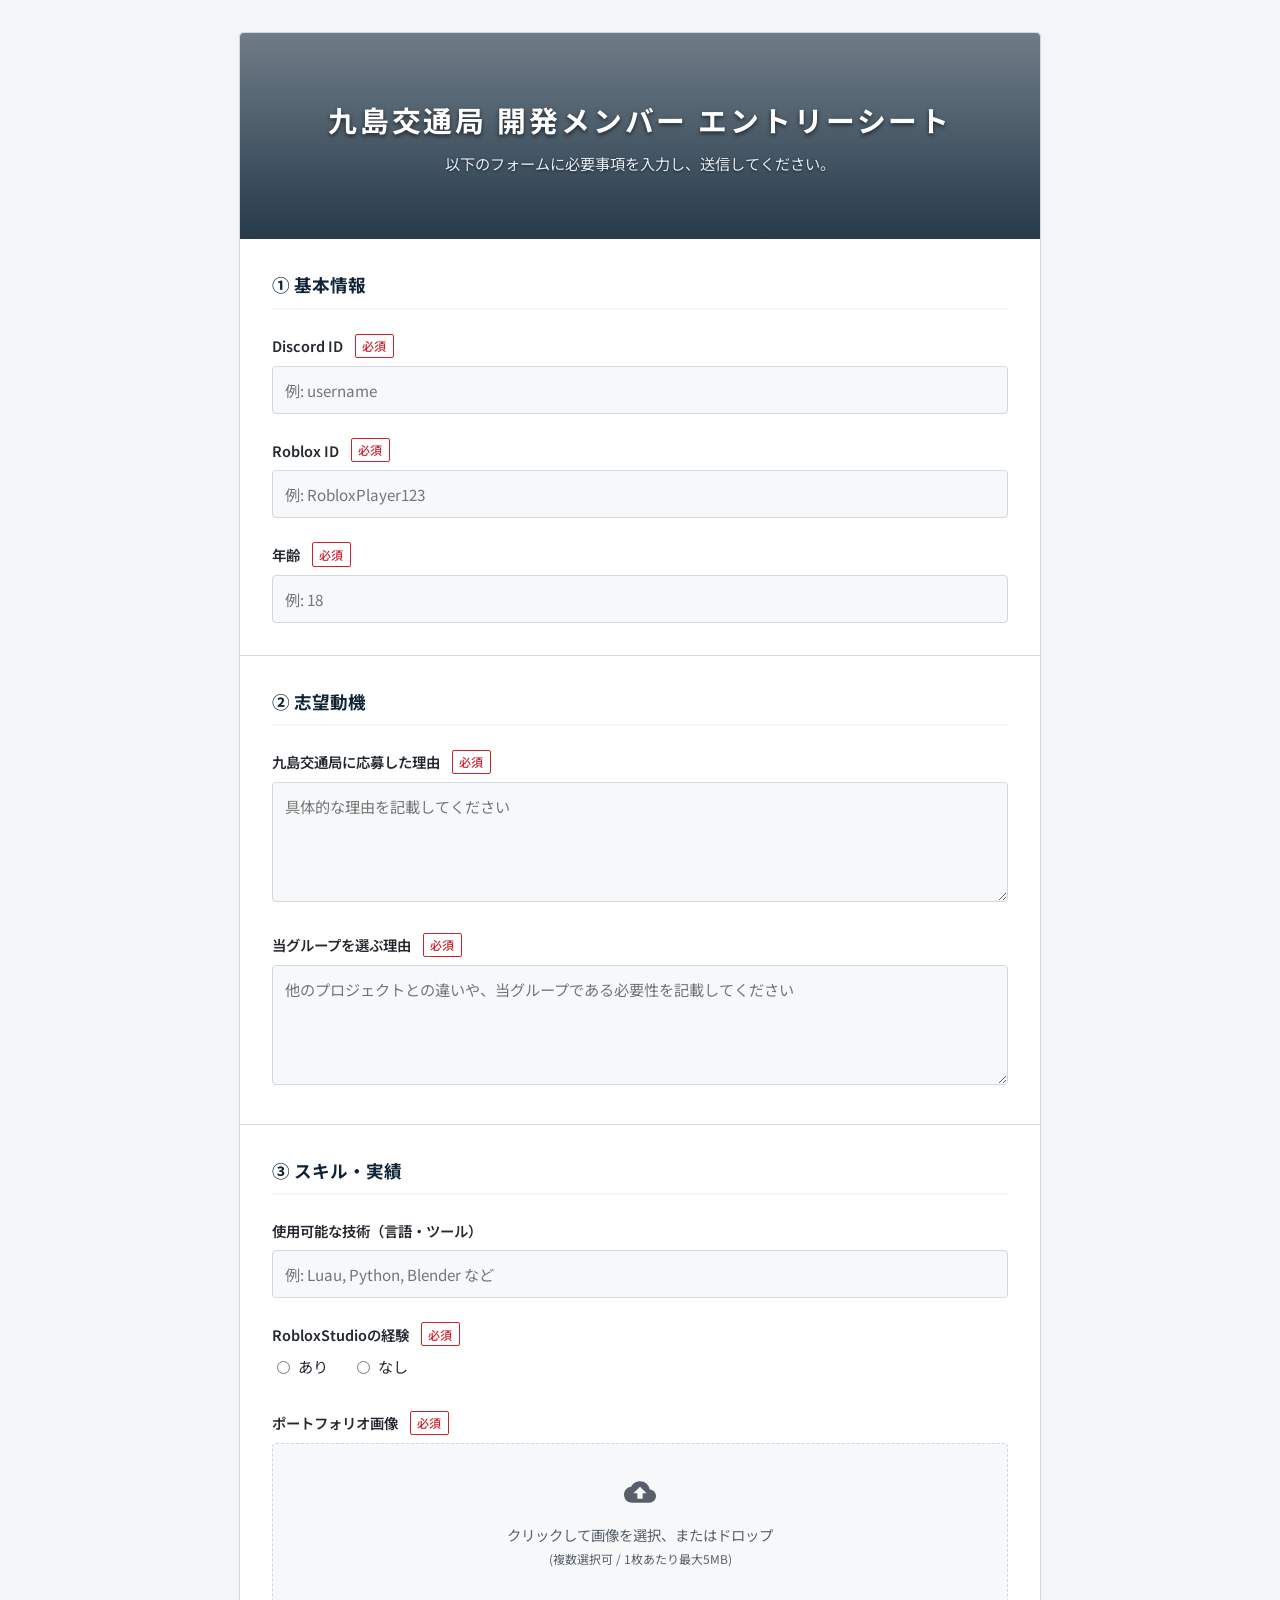
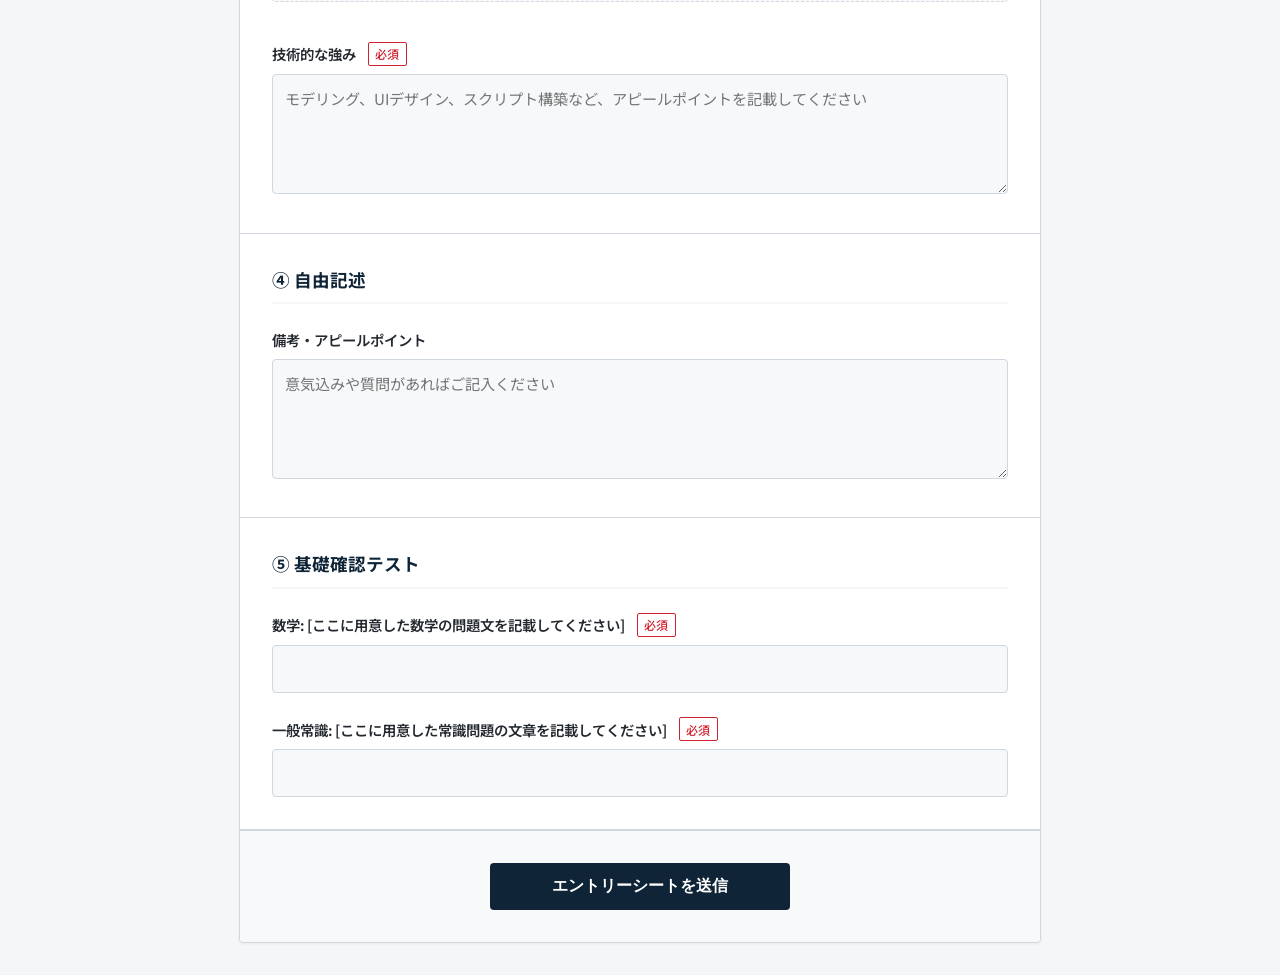
==== commit d8dea6e6: "Update form-kushima0009.html" ====
--- a/form-kushima0009.html
+++ b/form-kushima0009.html
@@ -43,25 +43,34 @@
   }
 
   .form-header {
-    background-color: var(--brand-color);
+    /* グラデーションのオーバーレイと背景画像を設定 */
+    background-image: 
+      linear-gradient(rgba(15, 37, 55, 0.6), rgba(15, 37, 55, 0.9)), 
+      url('https://images.unsplash.com/photo-1451187580459-43490279c0fa?q=80&w=1200&auto=format&fit=crop');
+    background-size: cover;
+    background-position: center;
+    background-repeat: no-repeat;
+    
     color: #ffffff;
-    padding: 2.5rem 2rem;
+    padding: 4rem 2rem; /* 画像をしっかり見せるため、上下の余白を少し広めに設定 */
     border-radius: var(--radius) var(--radius) 0 0;
+    text-align: center; /* タイトルを中央揃えにして洗練された印象に */
   }
 
   .form-title {
     margin: 0 0 0.5rem 0;
-    font-size: 1.5rem;
+    font-size: 1.8rem; /* 存在感を出すために少し大きく */
     font-weight: 700;
-    letter-spacing: 0.05em;
+    letter-spacing: 0.1em; /* 文字間隔を広げてスタイリッシュに */
+    text-shadow: 0 2px 4px rgba(0, 0, 0, 0.6); /* 背景画像に埋もれないよう影を追加 */
   }
 
   .form-description {
-    color: #a3b1c6;
-    font-size: 0.9rem;
+    color: #e6edf5; /* 真っ白ではなく、少し落ち着いた色味で読みやすく */
+    font-size: 0.95rem;
     margin: 0;
-  }
-
+    text-shadow: 0 1px 3px rgba(0, 0, 0, 0.6);
+  }
   .form-section {
     padding: 2rem;
     border-bottom: 1px solid var(--border-color);
